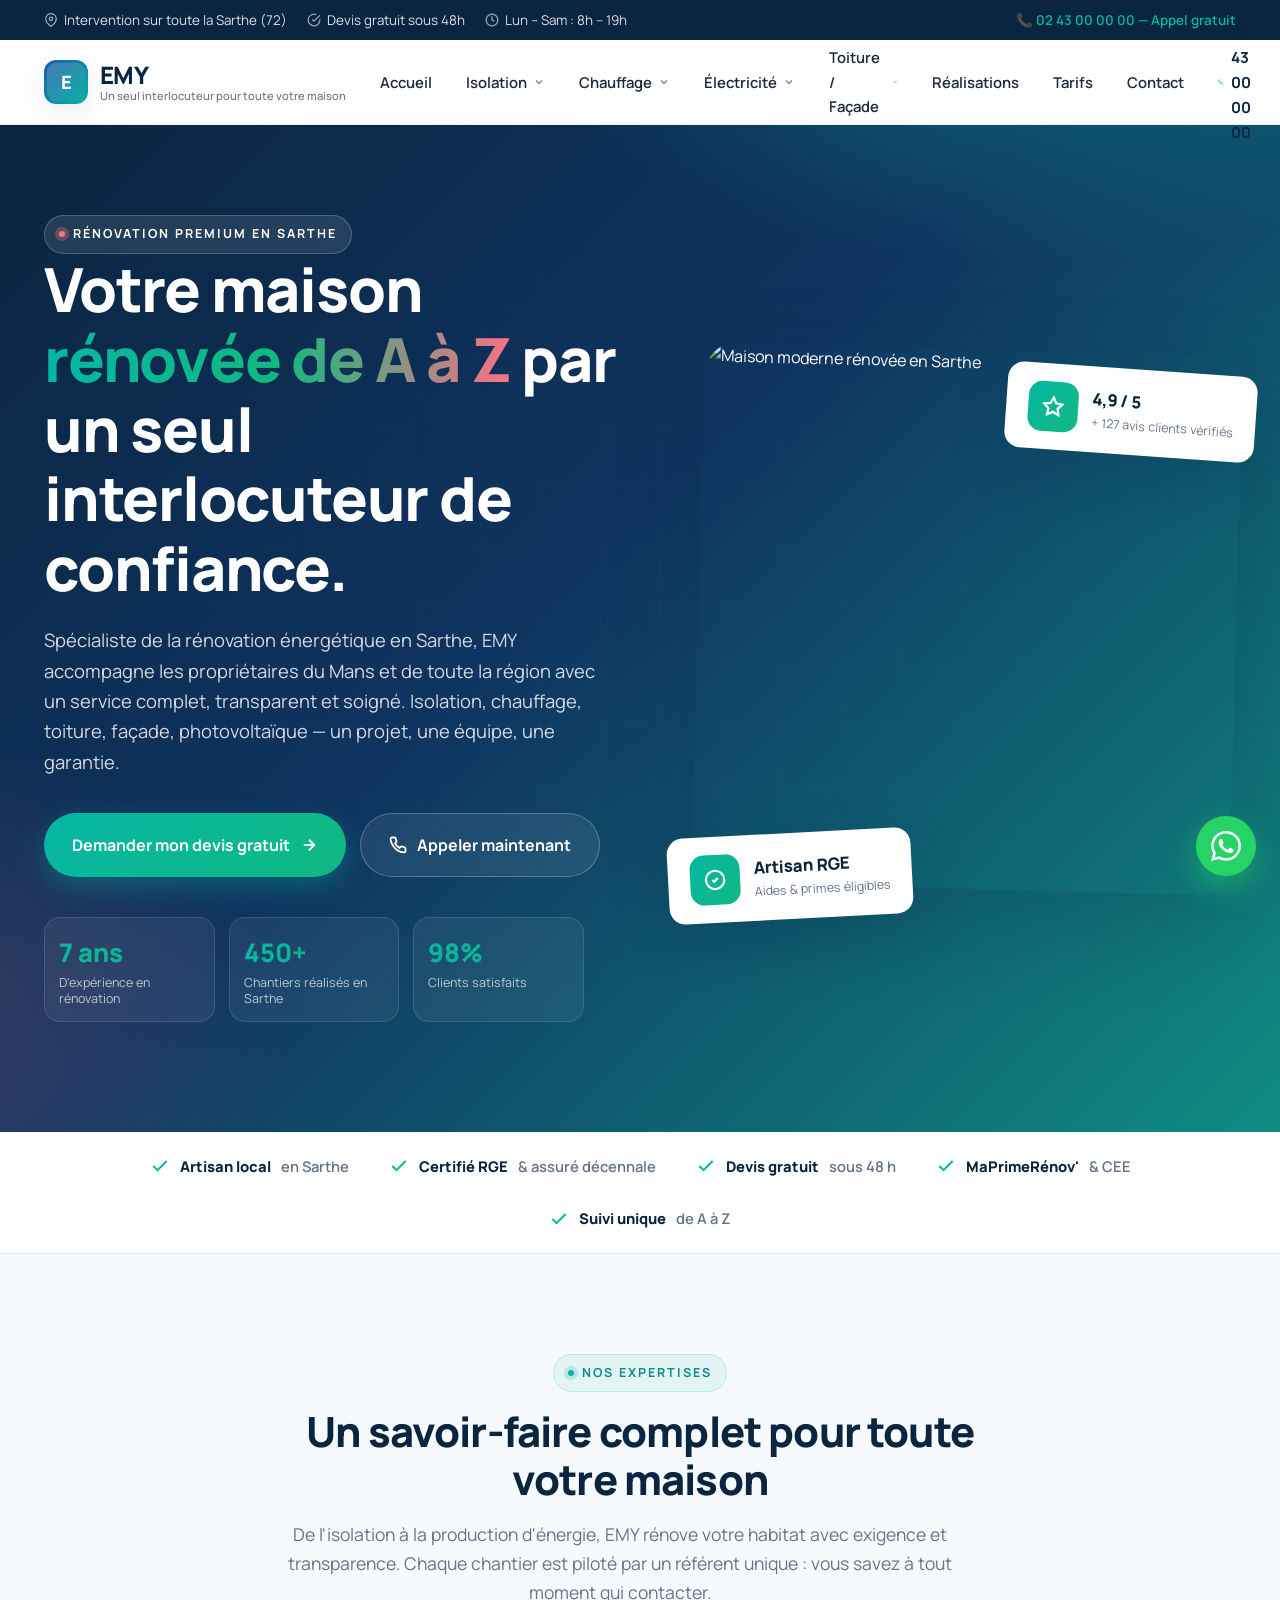
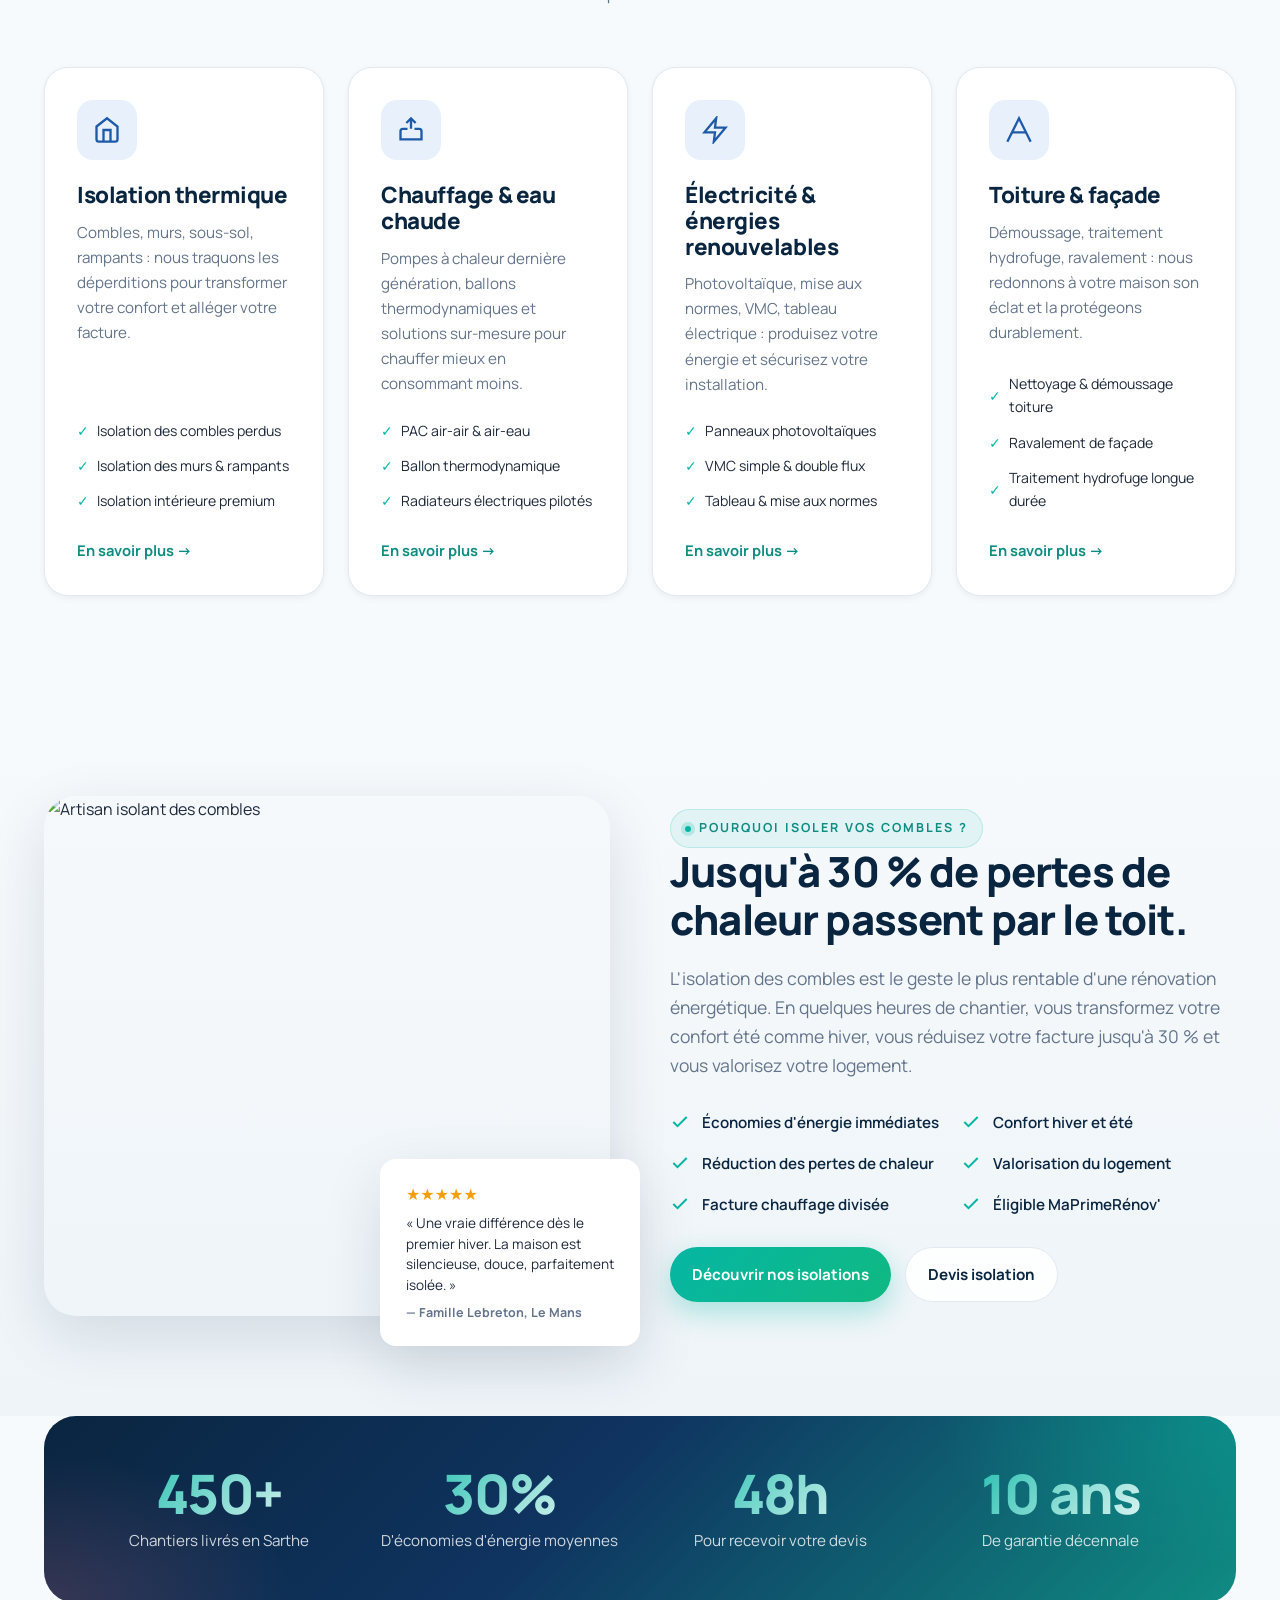
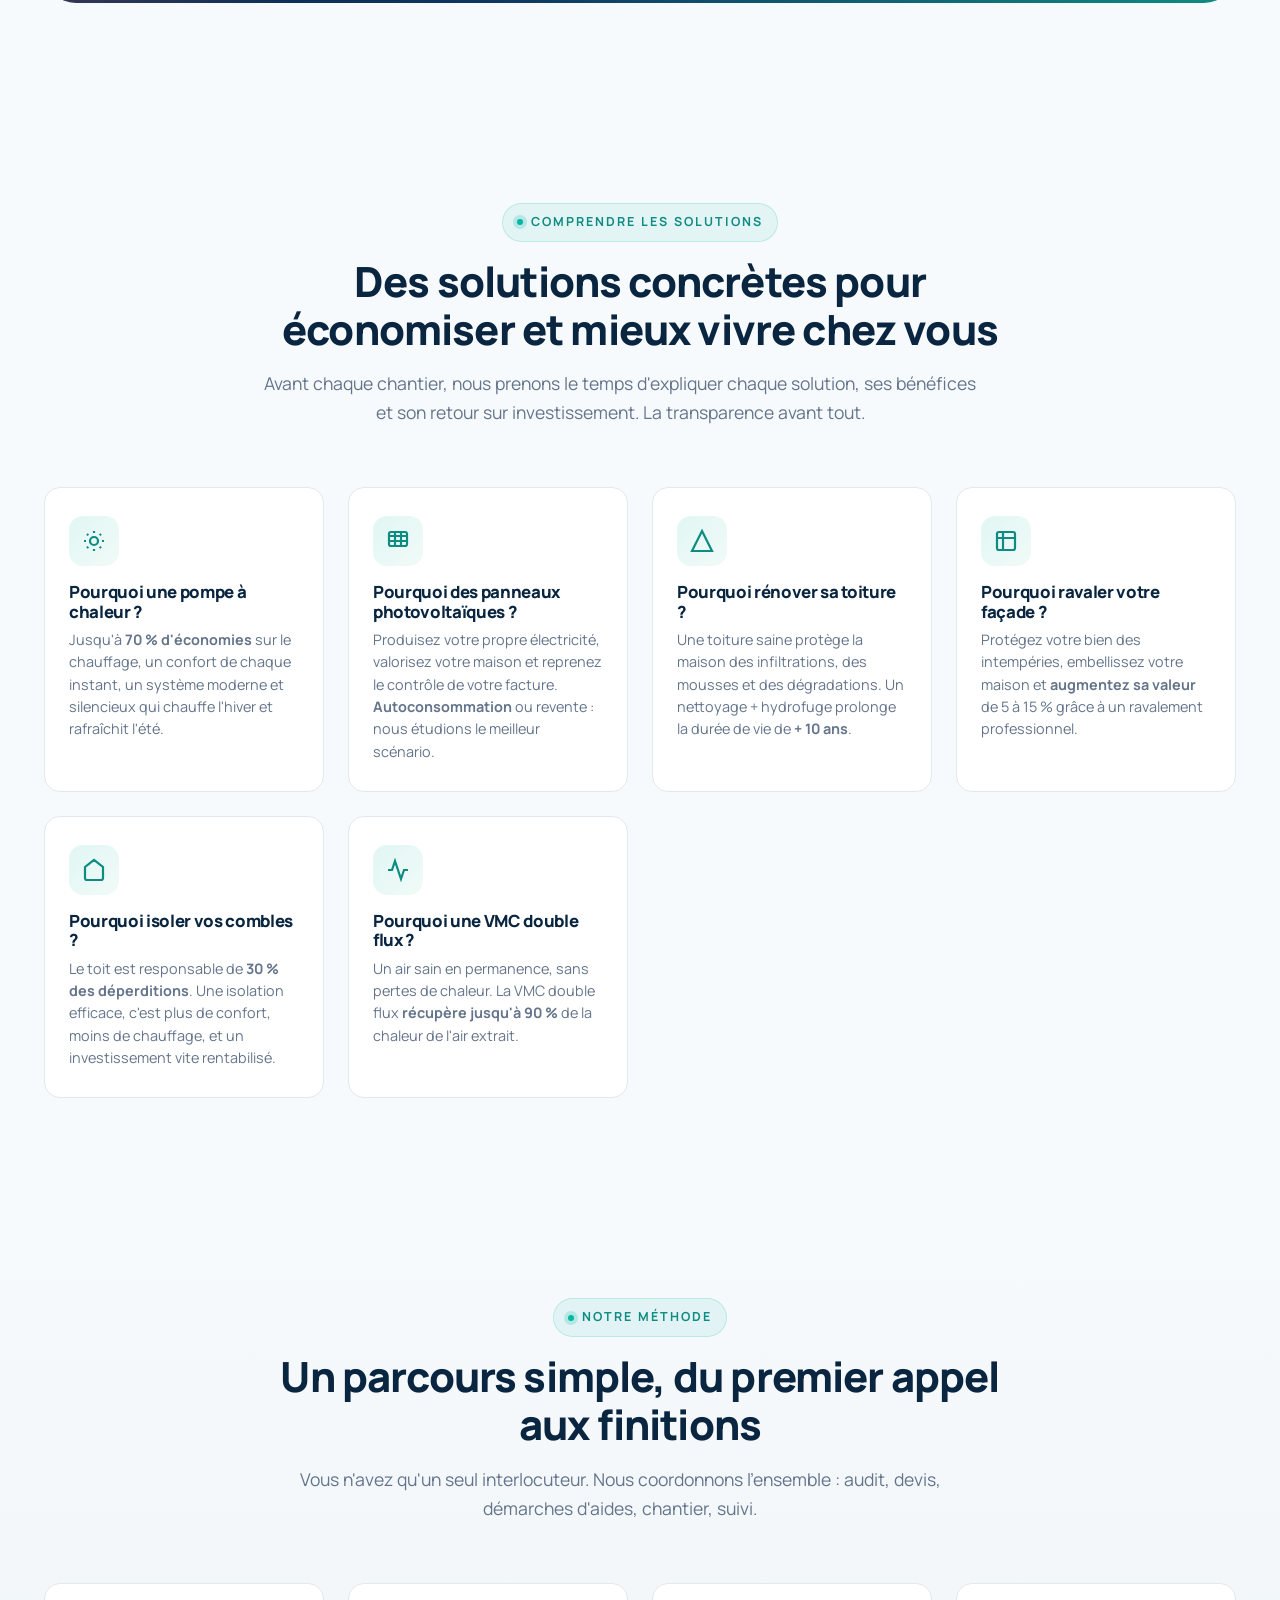
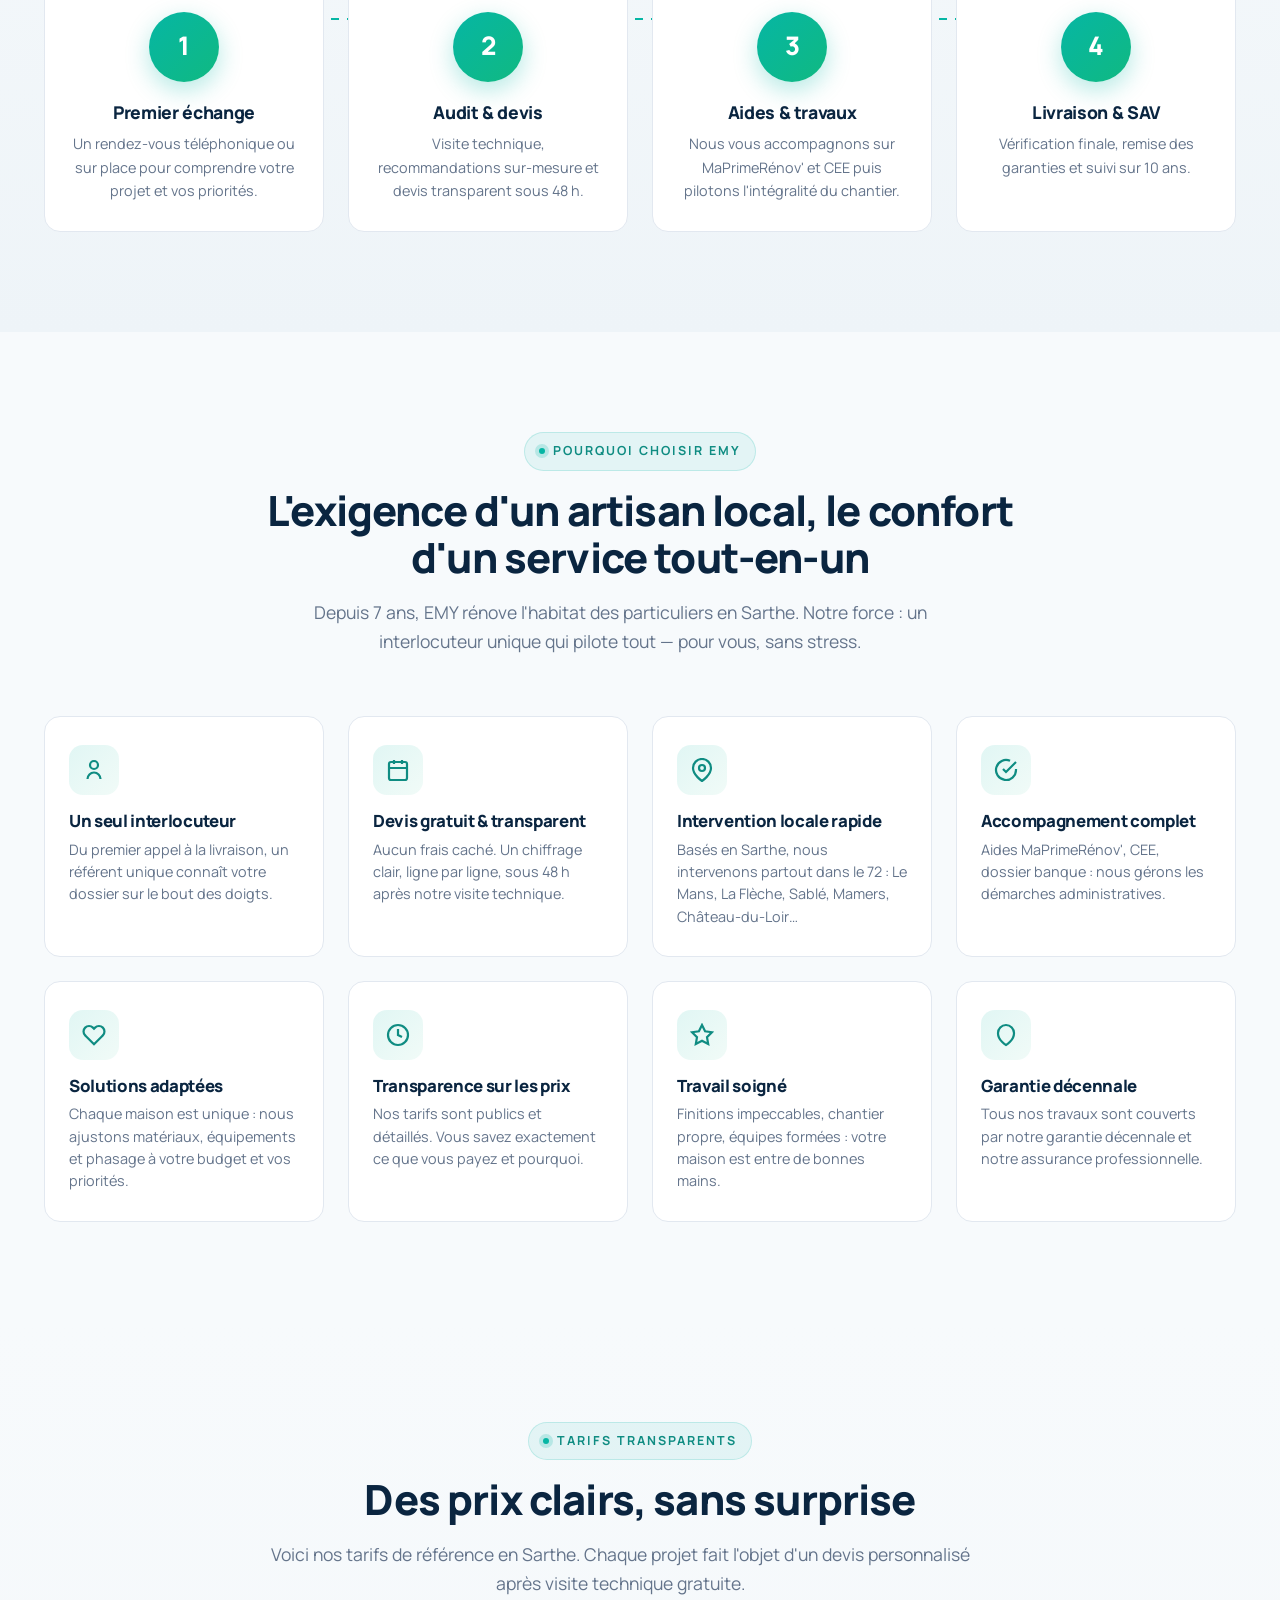
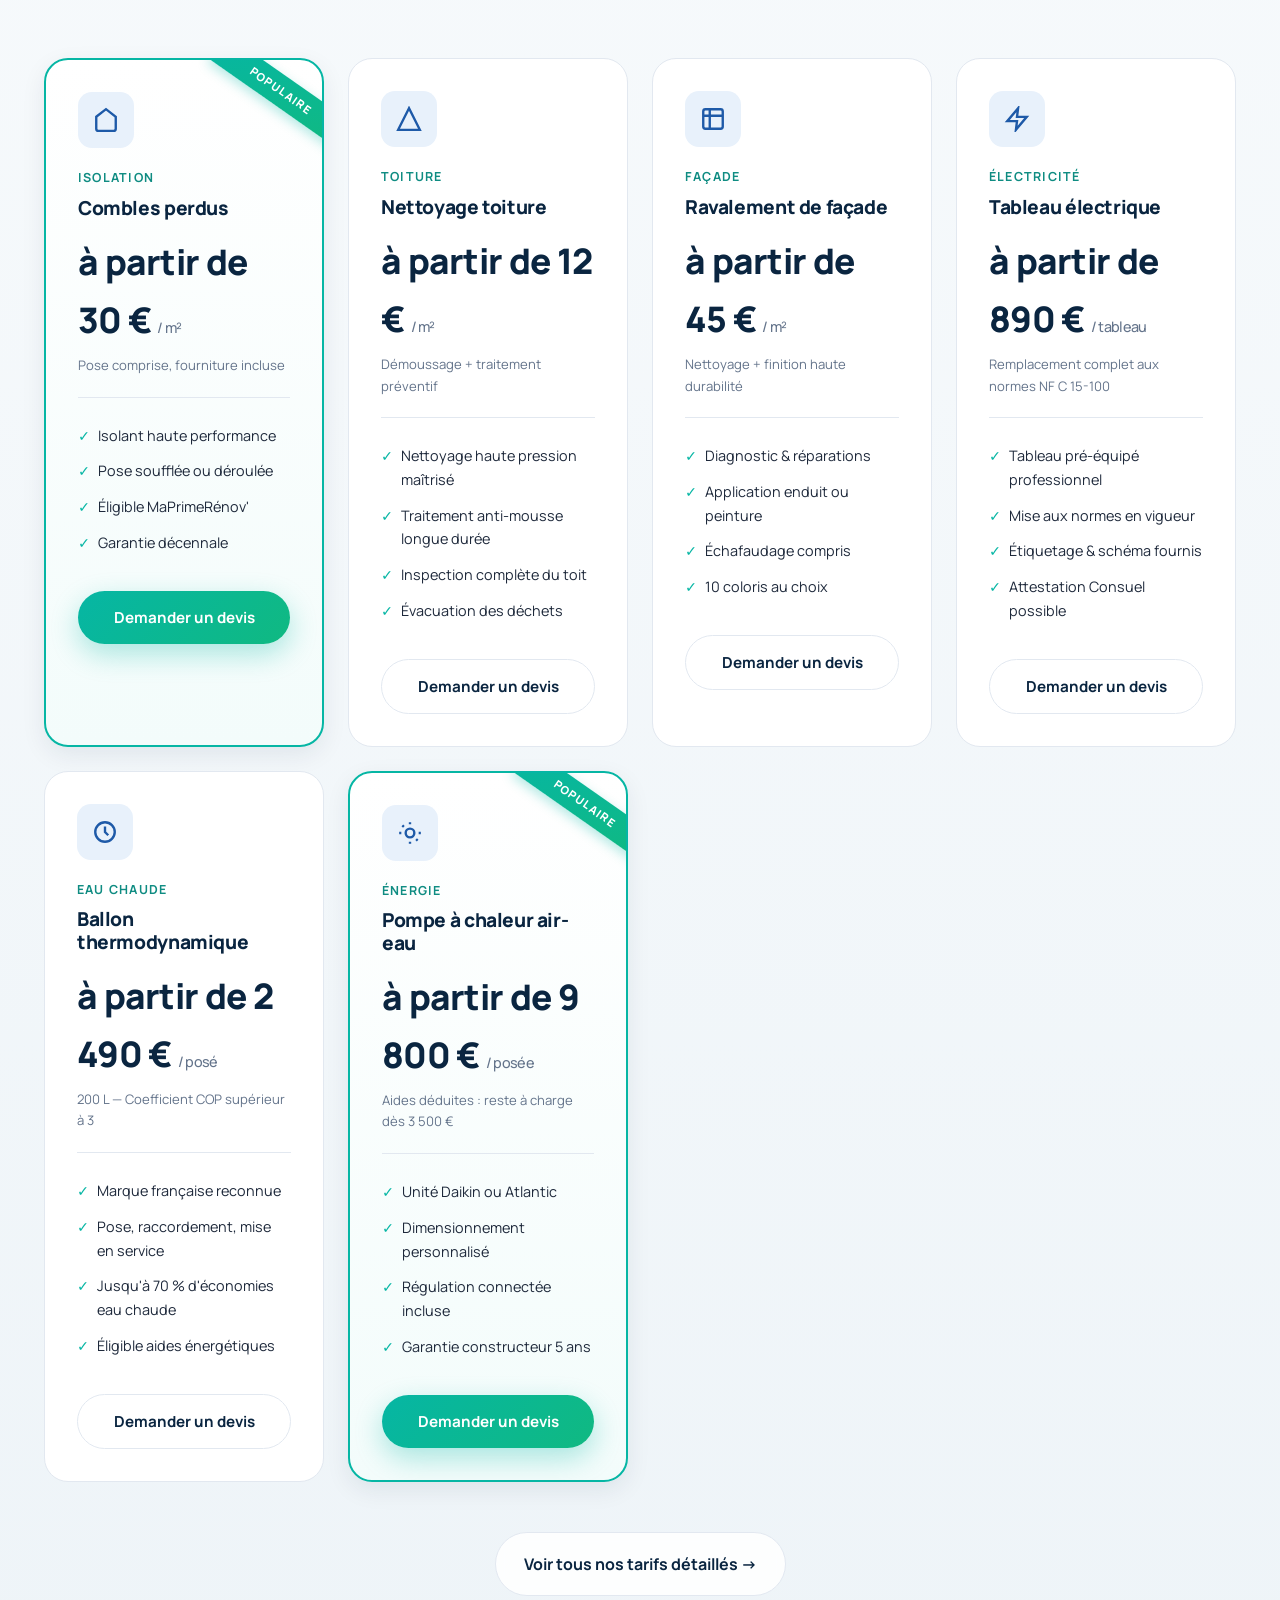
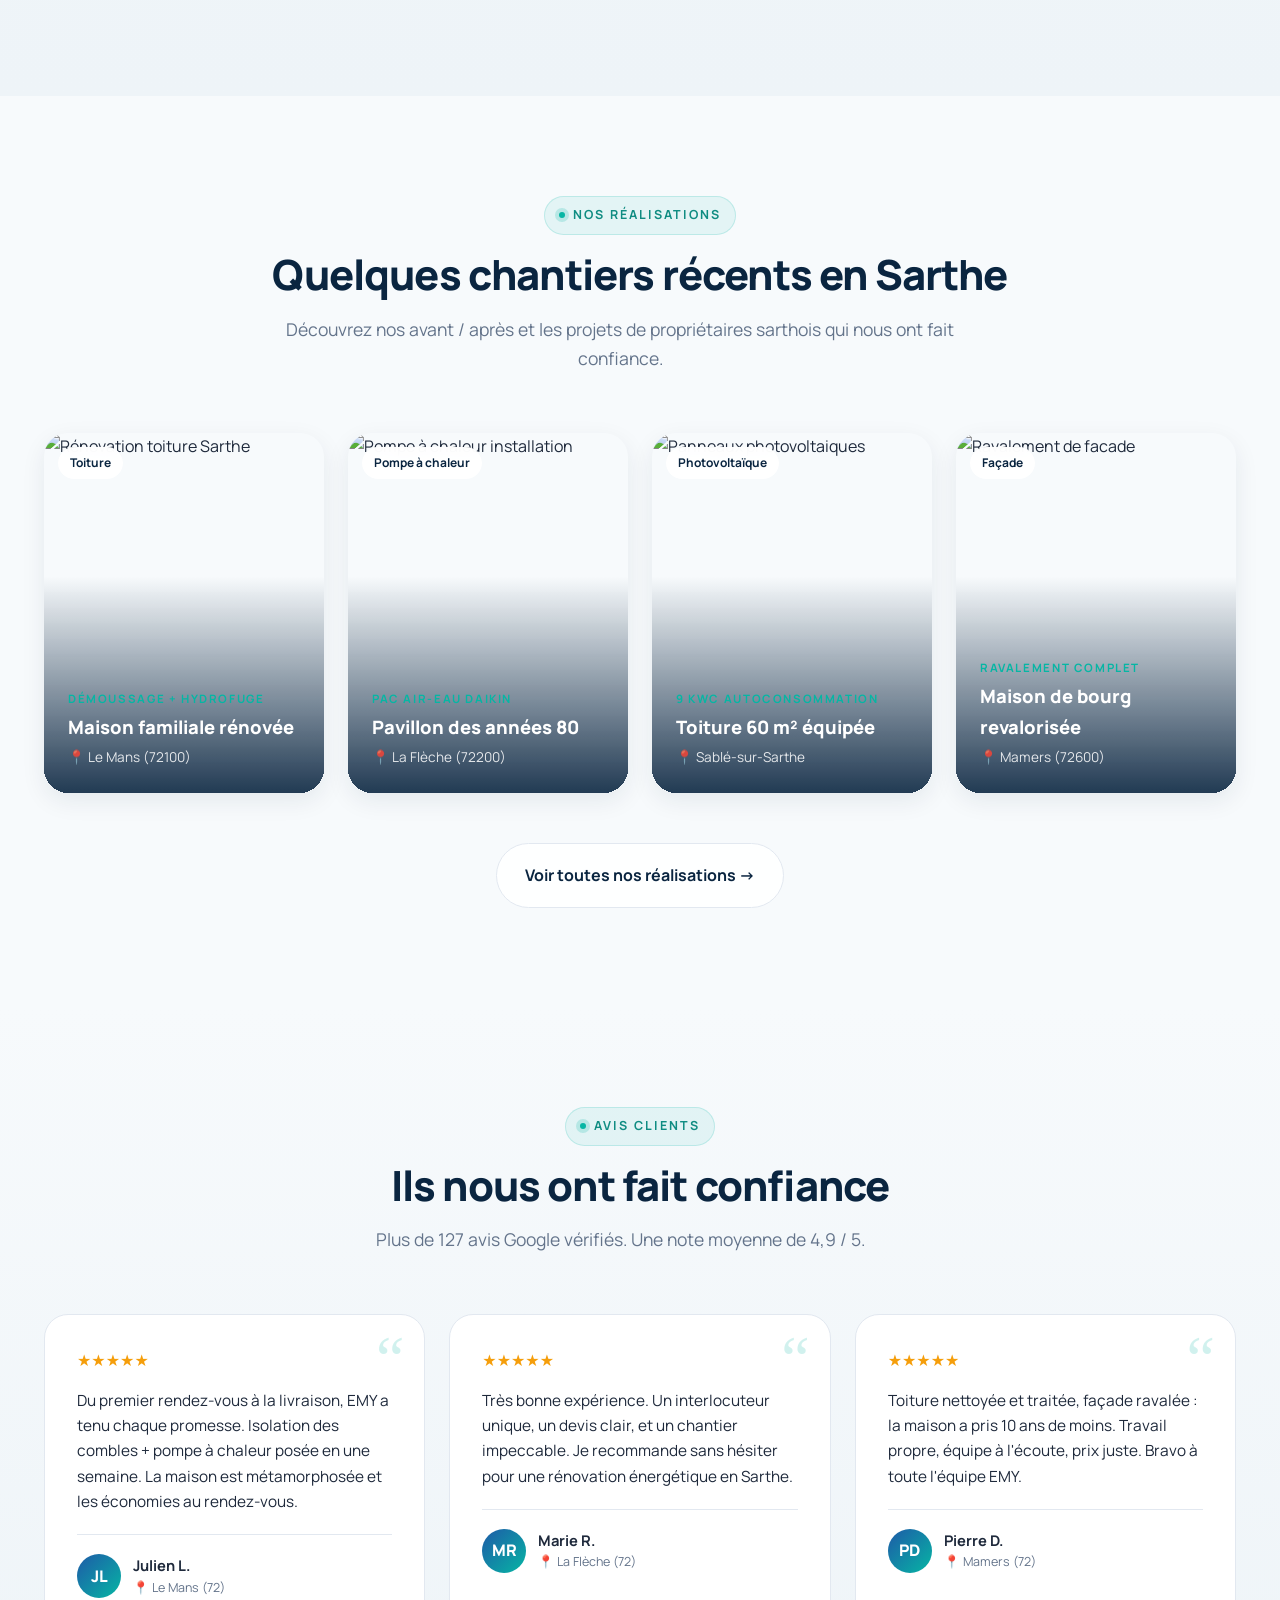
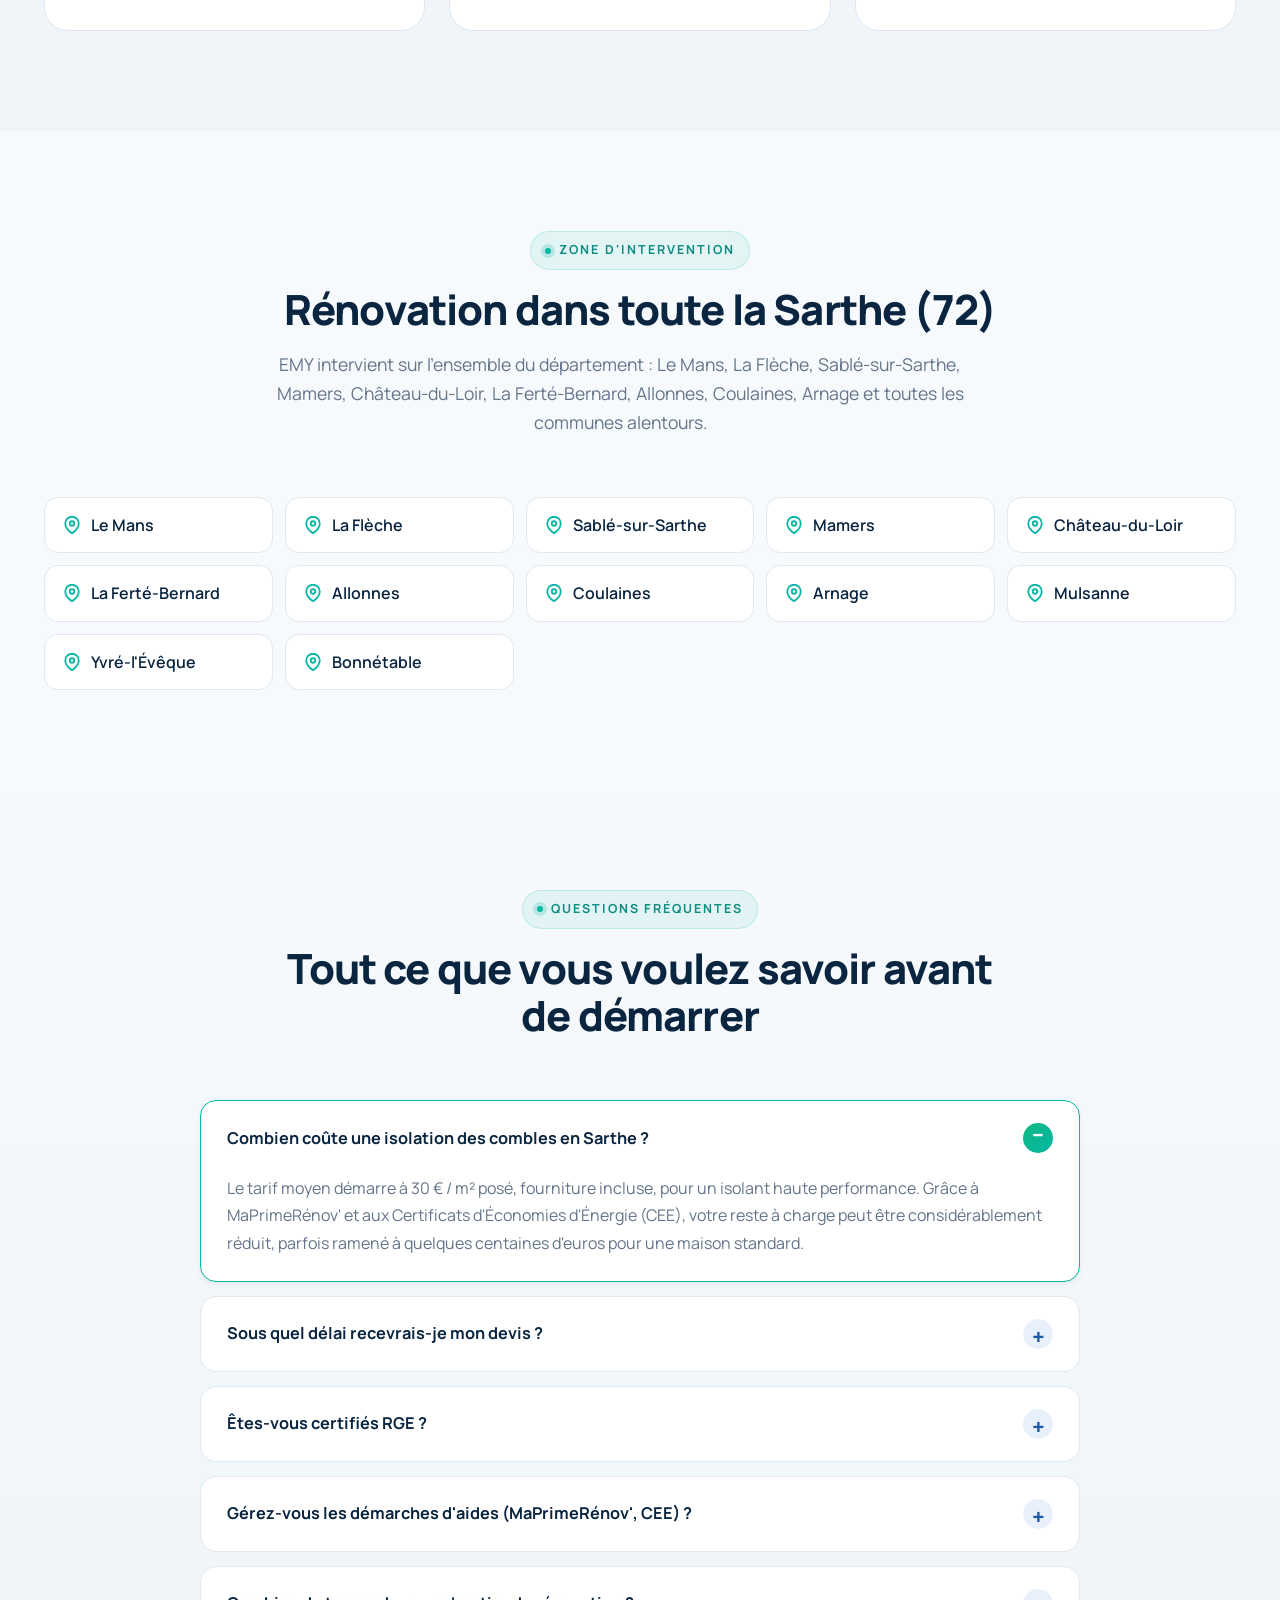
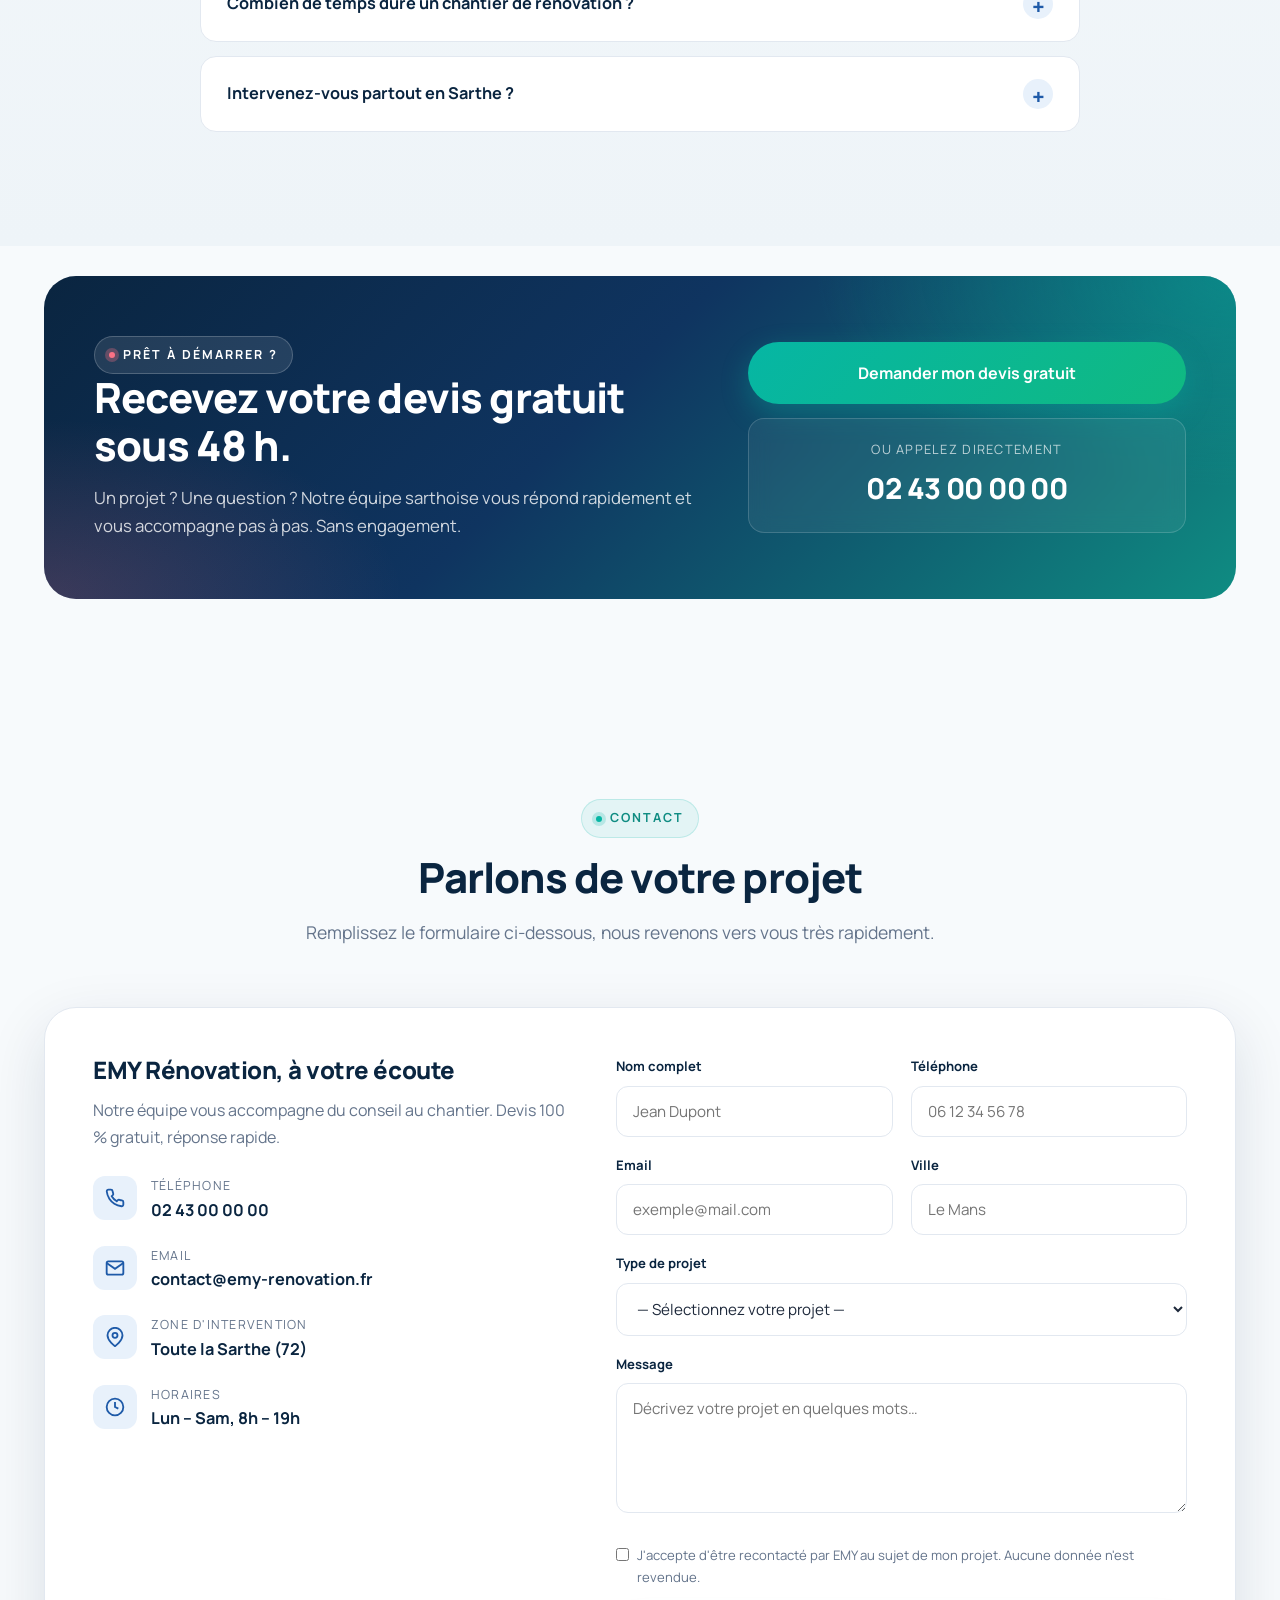
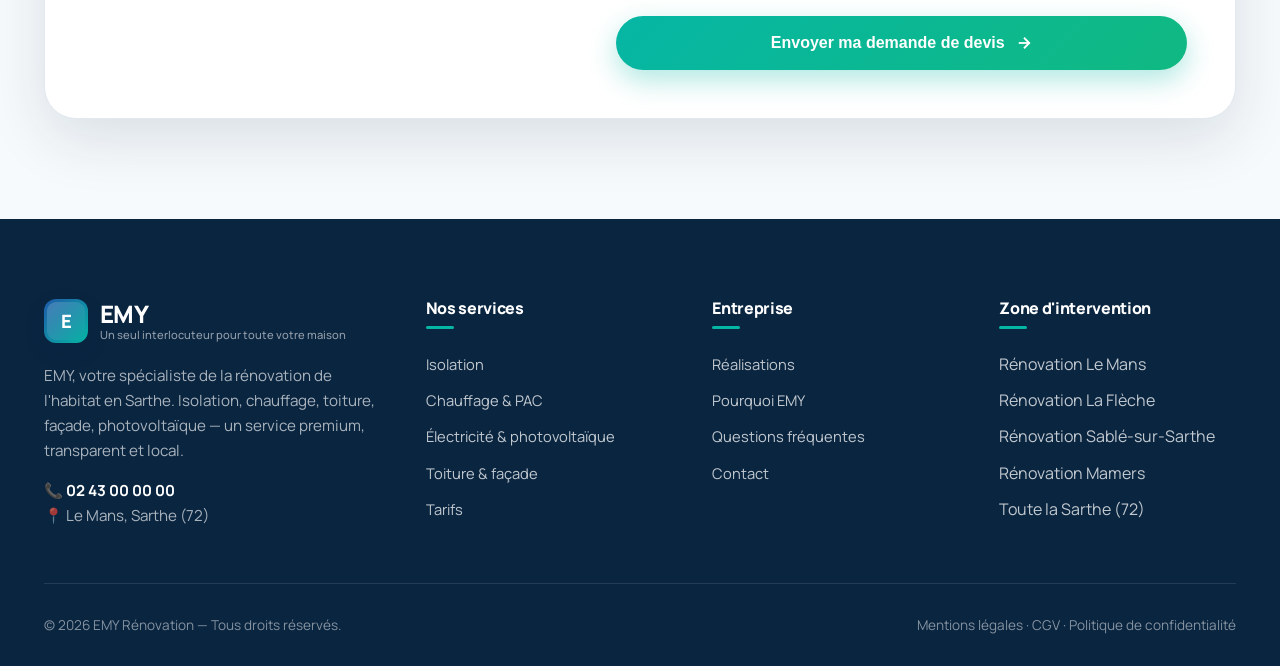
==== index.html @ 320aa0f9 "feat: site premium EMY rénovation Sarthe — design moderne complet Création du site vitrine ultra-pre" ====
<!DOCTYPE html>
<html lang="fr">
<head>
  <meta charset="UTF-8" />
  <meta name="viewport" content="width=device-width, initial-scale=1.0" />
  <title>EMY — Rénovation de l'habitat en Sarthe | Isolation, Toiture, Pompe à chaleur, Photovoltaïque</title>
  <meta name="description" content="EMY, votre spécialiste rénovation énergétique en Sarthe (Le Mans). Un seul interlocuteur pour toute votre maison : isolation, toiture, façade, pompe à chaleur, panneaux solaires. Devis gratuit." />
  <meta name="keywords" content="rénovation Sarthe, rénovation Le Mans, isolation Sarthe, toiture Sarthe, façade Sarthe, pompe à chaleur Sarthe, panneaux photovoltaïques Sarthe, artisan rénovation Sarthe, rénovation énergétique Sarthe" />
  <meta property="og:title" content="EMY — Rénovation premium en Sarthe" />
  <meta property="og:description" content="Un seul interlocuteur pour toute votre maison. Isolation, toiture, pompe à chaleur, photovoltaïque." />
  <meta property="og:type" content="website" />
  <link rel="preconnect" href="https://fonts.googleapis.com" />
  <link rel="preconnect" href="https://fonts.gstatic.com" crossorigin />
  <link href="https://fonts.googleapis.com/css2?family=Manrope:wght@400;500;600;700;800;900&display=swap" rel="stylesheet" />
  <link rel="stylesheet" href="assets/css/style.css" />
  <link rel="icon" type="image/svg+xml" href="data:image/svg+xml,%3Csvg xmlns='http://www.w3.org/2000/svg' viewBox='0 0 100 100'%3E%3Crect rx='22' width='100' height='100' fill='%230A2540'/%3E%3Ctext x='50' y='66' font-size='52' font-weight='900' fill='%2306B6A4' text-anchor='middle' font-family='Arial'%3EE%3C/text%3E%3C/svg%3E" />
  <script type="application/ld+json">
  {
    "@context": "https://schema.org",
    "@type": "LocalBusiness",
    "name": "EMY Rénovation",
    "image": "https://images.unsplash.com/photo-1486325212027-8081e485255e?w=1200",
    "description": "Entreprise de rénovation de l'habitat en Sarthe. Un seul interlocuteur pour toute votre maison.",
    "telephone": "+33-2-43-00-00-00",
    "priceRange": "€€",
    "address": {
      "@type": "PostalAddress",
      "addressLocality": "Le Mans",
      "addressRegion": "Sarthe",
      "postalCode": "72000",
      "addressCountry": "FR"
    },
    "areaServed": "Sarthe",
    "aggregateRating": {
      "@type": "AggregateRating",
      "ratingValue": "4.9",
      "reviewCount": "127"
    }
  }
  </script>
</head>
<body>

<!-- ============ TOP BAR ============ -->
<div class="topbar">
  <div class="container topbar__inner">
    <div class="topbar__left">
      <span class="topbar__item">
        <svg width="14" height="14" viewBox="0 0 24 24" fill="none" stroke="currentColor" stroke-width="2.2"><path d="M21 10c0 7-9 13-9 13s-9-6-9-13a9 9 0 1 1 18 0z"/><circle cx="12" cy="10" r="3"/></svg>
        Intervention sur toute la Sarthe (72)
      </span>
      <span class="topbar__item">
        <svg width="14" height="14" viewBox="0 0 24 24" fill="none" stroke="currentColor" stroke-width="2.2"><path d="M22 11.08V12a10 10 0 1 1-5.93-9.14"/><polyline points="22 4 12 14.01 9 11.01"/></svg>
        Devis gratuit sous 48h
      </span>
      <span class="topbar__item">
        <svg width="14" height="14" viewBox="0 0 24 24" fill="none" stroke="currentColor" stroke-width="2.2"><circle cx="12" cy="12" r="10"/><polyline points="12 6 12 12 16 14"/></svg>
        Lun – Sam : 8h – 19h
      </span>
    </div>
    <div class="topbar__right">
      <a href="tel:+33243000000">📞 02 43 00 00 00 — Appel gratuit</a>
    </div>
  </div>
</div>

<!-- ============ HEADER ============ -->
<header class="header">
  <div class="container header__inner">
    <a href="index.html" class="logo">
      <span class="logo__mark">E</span>
      <span class="logo__text">
        EMY
        <small class="logo__slogan">Un seul interlocuteur pour toute votre maison</small>
      </span>
    </a>

    <nav class="nav" aria-label="Menu principal">
      <div class="nav__item"><a class="nav__link" href="index.html">Accueil</a></div>

      <div class="nav__item">
        <a class="nav__link" href="pages/isolation.html">Isolation
          <svg viewBox="0 0 24 24" fill="none" stroke="currentColor" stroke-width="3"><polyline points="6 9 12 15 18 9"/></svg>
        </a>
        <div class="submenu">
          <a href="pages/isolation.html#combles">Isolation des combles perdus</a>
          <a href="pages/isolation.html#sous-sol">Isolation sous-sol</a>
          <a href="pages/isolation.html#murs">Isolation des murs</a>
          <a href="pages/isolation.html#rampants">Isolation rampants</a>
          <a href="pages/isolation.html#interieure">Isolation intérieure</a>
        </div>
      </div>

      <div class="nav__item">
        <a class="nav__link" href="pages/chauffage.html">Chauffage
          <svg viewBox="0 0 24 24" fill="none" stroke="currentColor" stroke-width="3"><polyline points="6 9 12 15 18 9"/></svg>
        </a>
        <div class="submenu">
          <a href="pages/chauffage.html#pac-air-air">Pompe à chaleur air-air</a>
          <a href="pages/chauffage.html#pac-air-eau">Pompe à chaleur air-eau</a>
          <a href="pages/chauffage.html#ballon-thermo">Ballon thermodynamique</a>
          <a href="pages/chauffage.html#ballon-classique">Ballon classique</a>
          <a href="pages/chauffage.html#radiateurs">Radiateurs électriques</a>
        </div>
      </div>

      <div class="nav__item">
        <a class="nav__link" href="pages/electricite.html">Électricité
          <svg viewBox="0 0 24 24" fill="none" stroke="currentColor" stroke-width="3"><polyline points="6 9 12 15 18 9"/></svg>
        </a>
        <div class="submenu">
          <a href="pages/electricite.html#photovoltaique">Panneaux photovoltaïques</a>
          <a href="pages/electricite.html#tableau">Tableau électrique</a>
          <a href="pages/electricite.html#vmc-simple">Ventilation simple flux</a>
          <a href="pages/electricite.html#vmc-double">Ventilation double flux</a>
          <a href="pages/electricite.html#normes">Mise aux normes électriques</a>
        </div>
      </div>

      <div class="nav__item">
        <a class="nav__link" href="pages/toiture.html">Toiture / Façade
          <svg viewBox="0 0 24 24" fill="none" stroke="currentColor" stroke-width="3"><polyline points="6 9 12 15 18 9"/></svg>
        </a>
        <div class="submenu">
          <a href="pages/toiture.html#nettoyage-toiture">Nettoyage toiture</a>
          <a href="pages/toiture.html#traitement-toiture">Traitement toiture</a>
          <a href="pages/toiture.html#demoussage">Démoussage toiture</a>
          <a href="pages/toiture.html#ravalement">Ravalement façade</a>
          <a href="pages/toiture.html#nettoyage-facade">Nettoyage façade</a>
          <a href="pages/toiture.html#hydrofuge">Hydrofuge façade</a>
        </div>
      </div>

      <div class="nav__item"><a class="nav__link" href="pages/realisations.html">Réalisations</a></div>
      <div class="nav__item"><a class="nav__link" href="pages/tarifs.html">Tarifs</a></div>
      <div class="nav__item"><a class="nav__link" href="pages/contact.html">Contact</a></div>
    </nav>

    <div class="header__cta">
      <a class="header__phone" href="tel:+33243000000">
        <svg width="18" height="18" viewBox="0 0 24 24" fill="none" stroke="currentColor" stroke-width="2.4"><path d="M22 16.92v3a2 2 0 0 1-2.18 2 19.79 19.79 0 0 1-8.63-3.07 19.5 19.5 0 0 1-6-6 19.79 19.79 0 0 1-3.07-8.67A2 2 0 0 1 4.11 2h3a2 2 0 0 1 2 1.72 12.84 12.84 0 0 0 .7 2.81 2 2 0 0 1-.45 2.11L8.09 9.91a16 16 0 0 0 6 6l1.27-1.27a2 2 0 0 1 2.11-.45 12.84 12.84 0 0 0 2.81.7A2 2 0 0 1 22 16.92z"/></svg>
        <span>02 43 00 00 00</span>
      </a>
      <a href="pages/contact.html#rappel" class="btn btn--outline btn--sm">Être rappelé</a>
      <a href="pages/contact.html" class="btn btn--primary btn--sm">Demander un devis</a>
      <button class="nav-toggle" aria-label="Ouvrir le menu"><span></span></button>
    </div>
  </div>
</header>

<!-- ============ HERO ============ -->
<section class="hero">
  <div class="container hero__inner">
    <div class="hero__content">
      <span class="eyebrow hero__eyebrow">Rénovation premium en Sarthe</span>
      <h1>Votre maison <span>rénovée de A à Z</span> par un seul interlocuteur de confiance.</h1>
      <p class="hero__sub">Spécialiste de la rénovation énergétique en Sarthe, EMY accompagne les propriétaires du Mans et de toute la région avec un service complet, transparent et soigné. Isolation, chauffage, toiture, façade, photovoltaïque — un projet, une équipe, une garantie.</p>
      <div class="hero__cta">
        <a href="pages/contact.html" class="btn btn--primary btn--lg">
          Demander mon devis gratuit
          <svg width="18" height="18" viewBox="0 0 24 24" fill="none" stroke="currentColor" stroke-width="2.4"><line x1="5" y1="12" x2="19" y2="12"/><polyline points="12 5 19 12 12 19"/></svg>
        </a>
        <a href="tel:+33243000000" class="btn btn--ghost btn--lg">
          <svg width="18" height="18" viewBox="0 0 24 24" fill="none" stroke="currentColor" stroke-width="2.4"><path d="M22 16.92v3a2 2 0 0 1-2.18 2 19.79 19.79 0 0 1-8.63-3.07 19.5 19.5 0 0 1-6-6 19.79 19.79 0 0 1-3.07-8.67A2 2 0 0 1 4.11 2h3a2 2 0 0 1 2 1.72 12.84 12.84 0 0 0 .7 2.81 2 2 0 0 1-.45 2.11L8.09 9.91a16 16 0 0 0 6 6l1.27-1.27a2 2 0 0 1 2.11-.45 12.84 12.84 0 0 0 2.81.7A2 2 0 0 1 22 16.92z"/></svg>
          Appeler maintenant
        </a>
      </div>
      <div class="hero__trust">
        <div class="hero__trust-item">
          <div class="hero__trust-num" data-counter="7" data-suffix=" ans">0</div>
          <div class="hero__trust-lbl">D'expérience en rénovation</div>
        </div>
        <div class="hero__trust-item">
          <div class="hero__trust-num" data-counter="450" data-suffix="+">0</div>
          <div class="hero__trust-lbl">Chantiers réalisés en Sarthe</div>
        </div>
        <div class="hero__trust-item">
          <div class="hero__trust-num" data-counter="98" data-suffix="%">0</div>
          <div class="hero__trust-lbl">Clients satisfaits</div>
        </div>
      </div>
    </div>

    <div class="hero__visual">
      <div class="hero__img">
        <img src="https://images.unsplash.com/photo-1568605114967-8130f3a36994?auto=format&fit=crop&w=1100&q=80" alt="Maison moderne rénovée en Sarthe" />
      </div>
      <div class="hero__badge hero__badge--top">
        <div class="hero__badge-icon">
          <svg width="22" height="22" viewBox="0 0 24 24" fill="none" stroke="currentColor" stroke-width="2.4"><polygon points="12 2 15.09 8.26 22 9.27 17 14.14 18.18 21.02 12 17.77 5.82 21.02 7 14.14 2 9.27 8.91 8.26 12 2"/></svg>
        </div>
        <div>
          <div class="hero__badge-title">4,9 / 5</div>
          <div class="hero__badge-sub">+ 127 avis clients vérifiés</div>
        </div>
      </div>
      <div class="hero__badge">
        <div class="hero__badge-icon">
          <svg width="22" height="22" viewBox="0 0 24 24" fill="none" stroke="currentColor" stroke-width="2.4"><path d="M9 12l2 2 4-4"/><circle cx="12" cy="12" r="10"/></svg>
        </div>
        <div>
          <div class="hero__badge-title">Artisan RGE</div>
          <div class="hero__badge-sub">Aides & primes éligibles</div>
        </div>
      </div>
    </div>
  </div>
</section>

<!-- ============ STRIP ============ -->
<section class="strip">
  <div class="container strip__inner">
    <div class="strip__item"><svg width="20" height="20" viewBox="0 0 24 24" fill="none" stroke="currentColor" stroke-width="2.4"><polyline points="20 6 9 17 4 12"/></svg><b>Artisan local</b> en Sarthe</div>
    <div class="strip__item"><svg width="20" height="20" viewBox="0 0 24 24" fill="none" stroke="currentColor" stroke-width="2.4"><polyline points="20 6 9 17 4 12"/></svg><b>Certifié RGE</b> & assuré décennale</div>
    <div class="strip__item"><svg width="20" height="20" viewBox="0 0 24 24" fill="none" stroke="currentColor" stroke-width="2.4"><polyline points="20 6 9 17 4 12"/></svg><b>Devis gratuit</b> sous 48 h</div>
    <div class="strip__item"><svg width="20" height="20" viewBox="0 0 24 24" fill="none" stroke="currentColor" stroke-width="2.4"><polyline points="20 6 9 17 4 12"/></svg><b>MaPrimeRénov'</b> & CEE</div>
    <div class="strip__item"><svg width="20" height="20" viewBox="0 0 24 24" fill="none" stroke="currentColor" stroke-width="2.4"><polyline points="20 6 9 17 4 12"/></svg><b>Suivi unique</b> de A à Z</div>
  </div>
</section>

<!-- ============ SERVICES ============ -->
<section class="section" id="services">
  <div class="container">
    <div class="section__head reveal">
      <span class="eyebrow">Nos expertises</span>
      <h2>Un savoir-faire complet pour toute votre maison</h2>
      <p class="lead">De l'isolation à la production d'énergie, EMY rénove votre habitat avec exigence et transparence. Chaque chantier est piloté par un référent unique : vous savez à tout moment qui contacter.</p>
    </div>

    <div class="services">
      <div class="service-card reveal">
        <div class="service-card__icon">
          <svg width="28" height="28" viewBox="0 0 24 24" fill="none" stroke="currentColor" stroke-width="2"><path d="M3 9l9-7 9 7v11a2 2 0 0 1-2 2H5a2 2 0 0 1-2-2z"/><polyline points="9 22 9 12 15 12 15 22"/></svg>
        </div>
        <h3>Isolation thermique</h3>
        <p>Combles, murs, sous-sol, rampants : nous traquons les déperditions pour transformer votre confort et alléger votre facture.</p>
        <ul>
          <li>Isolation des combles perdus</li>
          <li>Isolation des murs & rampants</li>
          <li>Isolation intérieure premium</li>
        </ul>
        <a href="pages/isolation.html" class="service-card__link">En savoir plus →</a>
      </div>

      <div class="service-card reveal">
        <div class="service-card__icon">
          <svg width="28" height="28" viewBox="0 0 24 24" fill="none" stroke="currentColor" stroke-width="2"><path d="M9 11H5a2 2 0 0 0-2 2v7h18v-7a2 2 0 0 0-2-2h-4"/><path d="M12 2v9"/><polyline points="8 6 12 2 16 6"/></svg>
        </div>
        <h3>Chauffage & eau chaude</h3>
        <p>Pompes à chaleur dernière génération, ballons thermodynamiques et solutions sur-mesure pour chauffer mieux en consommant moins.</p>
        <ul>
          <li>PAC air-air & air-eau</li>
          <li>Ballon thermodynamique</li>
          <li>Radiateurs électriques pilotés</li>
        </ul>
        <a href="pages/chauffage.html" class="service-card__link">En savoir plus →</a>
      </div>

      <div class="service-card reveal">
        <div class="service-card__icon">
          <svg width="28" height="28" viewBox="0 0 24 24" fill="none" stroke="currentColor" stroke-width="2"><path d="M13 2L3 14h9l-1 8 10-12h-9l1-8z"/></svg>
        </div>
        <h3>Électricité & énergies renouvelables</h3>
        <p>Photovoltaïque, mise aux normes, VMC, tableau électrique : produisez votre énergie et sécurisez votre installation.</p>
        <ul>
          <li>Panneaux photovoltaïques</li>
          <li>VMC simple & double flux</li>
          <li>Tableau & mise aux normes</li>
        </ul>
        <a href="pages/electricite.html" class="service-card__link">En savoir plus →</a>
      </div>

      <div class="service-card reveal">
        <div class="service-card__icon">
          <svg width="28" height="28" viewBox="0 0 24 24" fill="none" stroke="currentColor" stroke-width="2"><path d="M2 22l10-20 10 20"/><path d="M6 14h12"/></svg>
        </div>
        <h3>Toiture & façade</h3>
        <p>Démoussage, traitement hydrofuge, ravalement : nous redonnons à votre maison son éclat et la protégeons durablement.</p>
        <ul>
          <li>Nettoyage & démoussage toiture</li>
          <li>Ravalement de façade</li>
          <li>Traitement hydrofuge longue durée</li>
        </ul>
        <a href="pages/toiture.html" class="service-card__link">En savoir plus →</a>
      </div>
    </div>
  </div>
</section>

<!-- ============ ISOLATION FOCUS ============ -->
<section class="section section--soft">
  <div class="container">
    <div class="about reveal">
      <div class="about__visual">
        <div class="about__img">
          <img src="https://images.unsplash.com/photo-1632935190434-3a18ec7d0afc?auto=format&fit=crop&w=900&q=80" alt="Artisan isolant des combles" />
        </div>
        <div class="about__floating">
          <div class="about__floating-stars">★★★★★</div>
          <div class="about__floating-txt">« Une vraie différence dès le premier hiver. La maison est silencieuse, douce, parfaitement isolée. »</div>
          <div class="about__floating-name">— Famille Lebreton, Le Mans</div>
        </div>
      </div>
      <div class="about__content">
        <span class="eyebrow">Pourquoi isoler vos combles ?</span>
        <h2>Jusqu'à 30 % de pertes de chaleur passent par le toit.</h2>
        <p class="lead">L'isolation des combles est le geste le plus rentable d'une rénovation énergétique. En quelques heures de chantier, vous transformez votre confort été comme hiver, vous réduisez votre facture jusqu'à 30 % et vous valorisez votre logement.</p>
        <ul class="about__list">
          <li><svg width="20" height="20" viewBox="0 0 24 24" fill="none" stroke="currentColor" stroke-width="2.4"><polyline points="20 6 9 17 4 12"/></svg> Économies d'énergie immédiates</li>
          <li><svg width="20" height="20" viewBox="0 0 24 24" fill="none" stroke="currentColor" stroke-width="2.4"><polyline points="20 6 9 17 4 12"/></svg> Confort hiver et été</li>
          <li><svg width="20" height="20" viewBox="0 0 24 24" fill="none" stroke="currentColor" stroke-width="2.4"><polyline points="20 6 9 17 4 12"/></svg> Réduction des pertes de chaleur</li>
          <li><svg width="20" height="20" viewBox="0 0 24 24" fill="none" stroke="currentColor" stroke-width="2.4"><polyline points="20 6 9 17 4 12"/></svg> Valorisation du logement</li>
          <li><svg width="20" height="20" viewBox="0 0 24 24" fill="none" stroke="currentColor" stroke-width="2.4"><polyline points="20 6 9 17 4 12"/></svg> Facture chauffage divisée</li>
          <li><svg width="20" height="20" viewBox="0 0 24 24" fill="none" stroke="currentColor" stroke-width="2.4"><polyline points="20 6 9 17 4 12"/></svg> Éligible MaPrimeRénov'</li>
        </ul>
        <div class="hero__cta mt-30">
          <a href="pages/isolation.html" class="btn btn--primary">Découvrir nos isolations</a>
          <a href="pages/contact.html" class="btn btn--outline">Devis isolation</a>
        </div>
      </div>
    </div>
  </div>
</section>

<!-- ============ STATS ============ -->
<section class="section" style="padding-top:0">
  <div class="container">
    <div class="stats reveal">
      <div class="stats__grid">
        <div>
          <div class="stats__num" data-counter="450" data-suffix="+">0</div>
          <div class="stats__lbl">Chantiers livrés en Sarthe</div>
        </div>
        <div>
          <div class="stats__num" data-counter="30" data-suffix="%">0</div>
          <div class="stats__lbl">D'économies d'énergie moyennes</div>
        </div>
        <div>
          <div class="stats__num" data-counter="48" data-suffix="h">0</div>
          <div class="stats__lbl">Pour recevoir votre devis</div>
        </div>
        <div>
          <div class="stats__num" data-counter="10" data-suffix=" ans">0</div>
          <div class="stats__lbl">De garantie décennale</div>
        </div>
      </div>
    </div>
  </div>
</section>

<!-- ============ POMPE A CHALEUR / PHOTOVOLTAIQUE EXPLAINER ============ -->
<section class="section" id="why">
  <div class="container">
    <div class="section__head reveal">
      <span class="eyebrow">Comprendre les solutions</span>
      <h2>Des solutions concrètes pour économiser et mieux vivre chez vous</h2>
      <p class="lead">Avant chaque chantier, nous prenons le temps d'expliquer chaque solution, ses bénéfices et son retour sur investissement. La transparence avant tout.</p>
    </div>

    <div class="why reveal" style="grid-template-columns: repeat(auto-fit, minmax(260px, 1fr));">
      <div class="why-item">
        <div class="why-item__icon">
          <svg width="24" height="24" viewBox="0 0 24 24" fill="none" stroke="currentColor" stroke-width="2.2"><circle cx="12" cy="12" r="4"/><path d="M12 2v2M12 20v2M4.93 4.93l1.41 1.41M17.66 17.66l1.41 1.41M2 12h2M20 12h2M4.93 19.07l1.41-1.41M17.66 6.34l1.41-1.41"/></svg>
        </div>
        <h4>Pourquoi une pompe à chaleur ?</h4>
        <p>Jusqu'à <b>70 % d'économies</b> sur le chauffage, un confort de chaque instant, un système moderne et silencieux qui chauffe l'hiver et rafraîchit l'été.</p>
      </div>

      <div class="why-item">
        <div class="why-item__icon">
          <svg width="24" height="24" viewBox="0 0 24 24" fill="none" stroke="currentColor" stroke-width="2.2"><rect x="3" y="3" width="18" height="14" rx="2"/><path d="M3 7h18M3 12h18M9 3v14M15 3v14"/></svg>
        </div>
        <h4>Pourquoi des panneaux photovoltaïques ?</h4>
        <p>Produisez votre propre électricité, valorisez votre maison et reprenez le contrôle de votre facture. <b>Autoconsommation</b> ou revente : nous étudions le meilleur scénario.</p>
      </div>

      <div class="why-item">
        <div class="why-item__icon">
          <svg width="24" height="24" viewBox="0 0 24 24" fill="none" stroke="currentColor" stroke-width="2.2"><polygon points="12 2 2 22 22 22 12 2"/></svg>
        </div>
        <h4>Pourquoi rénover sa toiture ?</h4>
        <p>Une toiture saine protège la maison des infiltrations, des mousses et des dégradations. Un nettoyage + hydrofuge prolonge la durée de vie de <b>+ 10 ans</b>.</p>
      </div>

      <div class="why-item">
        <div class="why-item__icon">
          <svg width="24" height="24" viewBox="0 0 24 24" fill="none" stroke="currentColor" stroke-width="2.2"><rect x="3" y="3" width="18" height="18" rx="2"/><path d="M3 9h18M9 3v18"/></svg>
        </div>
        <h4>Pourquoi ravaler votre façade ?</h4>
        <p>Protégez votre bien des intempéries, embellissez votre maison et <b>augmentez sa valeur</b> de 5 à 15 % grâce à un ravalement professionnel.</p>
      </div>

      <div class="why-item">
        <div class="why-item__icon">
          <svg width="24" height="24" viewBox="0 0 24 24" fill="none" stroke="currentColor" stroke-width="2.2"><path d="M3 9l9-7 9 7v11a2 2 0 0 1-2 2H5a2 2 0 0 1-2-2z"/></svg>
        </div>
        <h4>Pourquoi isoler vos combles ?</h4>
        <p>Le toit est responsable de <b>30 % des déperditions</b>. Une isolation efficace, c'est plus de confort, moins de chauffage, et un investissement vite rentabilisé.</p>
      </div>

      <div class="why-item">
        <div class="why-item__icon">
          <svg width="24" height="24" viewBox="0 0 24 24" fill="none" stroke="currentColor" stroke-width="2.2"><path d="M22 12h-4l-3 9L9 3l-3 9H2"/></svg>
        </div>
        <h4>Pourquoi une VMC double flux ?</h4>
        <p>Un air sain en permanence, sans pertes de chaleur. La VMC double flux <b>récupère jusqu'à 90 %</b> de la chaleur de l'air extrait.</p>
      </div>
    </div>
  </div>
</section>

<!-- ============ PROCESS ============ -->
<section class="section section--soft">
  <div class="container">
    <div class="section__head reveal">
      <span class="eyebrow">Notre méthode</span>
      <h2>Un parcours simple, du premier appel aux finitions</h2>
      <p class="lead">Vous n'avez qu'un seul interlocuteur. Nous coordonnons l'ensemble : audit, devis, démarches d'aides, chantier, suivi.</p>
    </div>

    <div class="process reveal">
      <div class="step">
        <div class="step__num">1</div>
        <h4>Premier échange</h4>
        <p>Un rendez-vous téléphonique ou sur place pour comprendre votre projet et vos priorités.</p>
      </div>
      <div class="step">
        <div class="step__num">2</div>
        <h4>Audit & devis</h4>
        <p>Visite technique, recommandations sur-mesure et devis transparent sous 48 h.</p>
      </div>
      <div class="step">
        <div class="step__num">3</div>
        <h4>Aides & travaux</h4>
        <p>Nous vous accompagnons sur MaPrimeRénov' et CEE puis pilotons l'intégralité du chantier.</p>
      </div>
      <div class="step">
        <div class="step__num">4</div>
        <h4>Livraison & SAV</h4>
        <p>Vérification finale, remise des garanties et suivi sur 10 ans.</p>
      </div>
    </div>
  </div>
</section>

<!-- ============ POURQUOI EMY ============ -->
<section class="section" id="entreprise">
  <div class="container">
    <div class="section__head reveal">
      <span class="eyebrow">Pourquoi choisir EMY</span>
      <h2>L'exigence d'un artisan local, le confort d'un service tout-en-un</h2>
      <p class="lead">Depuis 7 ans, EMY rénove l'habitat des particuliers en Sarthe. Notre force : un interlocuteur unique qui pilote tout — pour vous, sans stress.</p>
    </div>

    <div class="why reveal">
      <div class="why-item">
        <div class="why-item__icon">
          <svg width="24" height="24" viewBox="0 0 24 24" fill="none" stroke="currentColor" stroke-width="2.2"><circle cx="12" cy="7" r="4"/><path d="M5.5 21a6.5 6.5 0 0 1 13 0"/></svg>
        </div>
        <h4>Un seul interlocuteur</h4>
        <p>Du premier appel à la livraison, un référent unique connaît votre dossier sur le bout des doigts.</p>
      </div>
      <div class="why-item">
        <div class="why-item__icon">
          <svg width="24" height="24" viewBox="0 0 24 24" fill="none" stroke="currentColor" stroke-width="2.2"><rect x="3" y="4" width="18" height="18" rx="2"/><path d="M16 2v4M8 2v4M3 10h18"/></svg>
        </div>
        <h4>Devis gratuit & transparent</h4>
        <p>Aucun frais caché. Un chiffrage clair, ligne par ligne, sous 48 h après notre visite technique.</p>
      </div>
      <div class="why-item">
        <div class="why-item__icon">
          <svg width="24" height="24" viewBox="0 0 24 24" fill="none" stroke="currentColor" stroke-width="2.2"><path d="M21 10c0 7-9 13-9 13s-9-6-9-13a9 9 0 1 1 18 0z"/><circle cx="12" cy="10" r="3"/></svg>
        </div>
        <h4>Intervention locale rapide</h4>
        <p>Basés en Sarthe, nous intervenons partout dans le 72 : Le Mans, La Flèche, Sablé, Mamers, Château-du-Loir…</p>
      </div>
      <div class="why-item">
        <div class="why-item__icon">
          <svg width="24" height="24" viewBox="0 0 24 24" fill="none" stroke="currentColor" stroke-width="2.2"><path d="M22 11.08V12a10 10 0 1 1-5.93-9.14"/><polyline points="22 4 12 14.01 9 11.01"/></svg>
        </div>
        <h4>Accompagnement complet</h4>
        <p>Aides MaPrimeRénov', CEE, dossier banque : nous gérons les démarches administratives.</p>
      </div>
      <div class="why-item">
        <div class="why-item__icon">
          <svg width="24" height="24" viewBox="0 0 24 24" fill="none" stroke="currentColor" stroke-width="2.2"><path d="M20.84 4.61a5.5 5.5 0 0 0-7.78 0L12 5.67l-1.06-1.06a5.5 5.5 0 0 0-7.78 7.78l1.06 1.06L12 21.23l7.78-7.78 1.06-1.06a5.5 5.5 0 0 0 0-7.78z"/></svg>
        </div>
        <h4>Solutions adaptées</h4>
        <p>Chaque maison est unique : nous ajustons matériaux, équipements et phasage à votre budget et vos priorités.</p>
      </div>
      <div class="why-item">
        <div class="why-item__icon">
          <svg width="24" height="24" viewBox="0 0 24 24" fill="none" stroke="currentColor" stroke-width="2.2"><circle cx="12" cy="12" r="10"/><polyline points="12 6 12 12 16 14"/></svg>
        </div>
        <h4>Transparence sur les prix</h4>
        <p>Nos tarifs sont publics et détaillés. Vous savez exactement ce que vous payez et pourquoi.</p>
      </div>
      <div class="why-item">
        <div class="why-item__icon">
          <svg width="24" height="24" viewBox="0 0 24 24" fill="none" stroke="currentColor" stroke-width="2.2"><polygon points="12 2 15.09 8.26 22 9.27 17 14.14 18.18 21.02 12 17.77 5.82 21.02 7 14.14 2 9.27 8.91 8.26 12 2"/></svg>
        </div>
        <h4>Travail soigné</h4>
        <p>Finitions impeccables, chantier propre, équipes formées : votre maison est entre de bonnes mains.</p>
      </div>
      <div class="why-item">
        <div class="why-item__icon">
          <svg width="24" height="24" viewBox="0 0 24 24" fill="none" stroke="currentColor" stroke-width="2.2"><path d="M12 22s-8-4.5-8-11.8A8 8 0 0 1 12 2a8 8 0 0 1 8 8.2C20 17.5 12 22 12 22z"/></svg>
        </div>
        <h4>Garantie décennale</h4>
        <p>Tous nos travaux sont couverts par notre garantie décennale et notre assurance professionnelle.</p>
      </div>
    </div>
  </div>
</section>

<!-- ============ PRICING ============ -->
<section class="section section--soft" id="tarifs">
  <div class="container">
    <div class="section__head reveal">
      <span class="eyebrow">Tarifs transparents</span>
      <h2>Des prix clairs, sans surprise</h2>
      <p class="lead">Voici nos tarifs de référence en Sarthe. Chaque projet fait l'objet d'un devis personnalisé après visite technique gratuite.</p>
    </div>

    <div class="pricing reveal">

      <div class="price-card price-card--featured">
        <div class="price-card__icon">
          <svg width="26" height="26" viewBox="0 0 24 24" fill="none" stroke="currentColor" stroke-width="2.2"><path d="M3 9l9-7 9 7v11a2 2 0 0 1-2 2H5a2 2 0 0 1-2-2z"/></svg>
        </div>
        <div class="price-card__cat">Isolation</div>
        <h3>Combles perdus</h3>
        <div class="price-card__amount">à partir de 30 € <small>/ m²</small></div>
        <div class="price-card__from">Pose comprise, fourniture incluse</div>
        <ul class="price-card__list">
          <li>Isolant haute performance</li>
          <li>Pose soufflée ou déroulée</li>
          <li>Éligible MaPrimeRénov'</li>
          <li>Garantie décennale</li>
        </ul>
        <a href="pages/contact.html" class="btn btn--primary">Demander un devis</a>
      </div>

      <div class="price-card">
        <div class="price-card__icon">
          <svg width="26" height="26" viewBox="0 0 24 24" fill="none" stroke="currentColor" stroke-width="2.2"><polygon points="12 2 2 22 22 22 12 2"/></svg>
        </div>
        <div class="price-card__cat">Toiture</div>
        <h3>Nettoyage toiture</h3>
        <div class="price-card__amount">à partir de 12 € <small>/ m²</small></div>
        <div class="price-card__from">Démoussage + traitement préventif</div>
        <ul class="price-card__list">
          <li>Nettoyage haute pression maîtrisé</li>
          <li>Traitement anti-mousse longue durée</li>
          <li>Inspection complète du toit</li>
          <li>Évacuation des déchets</li>
        </ul>
        <a href="pages/contact.html" class="btn btn--outline">Demander un devis</a>
      </div>

      <div class="price-card">
        <div class="price-card__icon">
          <svg width="26" height="26" viewBox="0 0 24 24" fill="none" stroke="currentColor" stroke-width="2.2"><rect x="3" y="3" width="18" height="18" rx="2"/><path d="M3 9h18M9 3v18"/></svg>
        </div>
        <div class="price-card__cat">Façade</div>
        <h3>Ravalement de façade</h3>
        <div class="price-card__amount">à partir de 45 € <small>/ m²</small></div>
        <div class="price-card__from">Nettoyage + finition haute durabilité</div>
        <ul class="price-card__list">
          <li>Diagnostic & réparations</li>
          <li>Application enduit ou peinture</li>
          <li>Échafaudage compris</li>
          <li>10 coloris au choix</li>
        </ul>
        <a href="pages/contact.html" class="btn btn--outline">Demander un devis</a>
      </div>

      <div class="price-card">
        <div class="price-card__icon">
          <svg width="26" height="26" viewBox="0 0 24 24" fill="none" stroke="currentColor" stroke-width="2.2"><path d="M13 2L3 14h9l-1 8 10-12h-9l1-8z"/></svg>
        </div>
        <div class="price-card__cat">Électricité</div>
        <h3>Tableau électrique</h3>
        <div class="price-card__amount">à partir de 890 € <small>/ tableau</small></div>
        <div class="price-card__from">Remplacement complet aux normes NF C 15-100</div>
        <ul class="price-card__list">
          <li>Tableau pré-équipé professionnel</li>
          <li>Mise aux normes en vigueur</li>
          <li>Étiquetage & schéma fournis</li>
          <li>Attestation Consuel possible</li>
        </ul>
        <a href="pages/contact.html" class="btn btn--outline">Demander un devis</a>
      </div>

      <div class="price-card">
        <div class="price-card__icon">
          <svg width="26" height="26" viewBox="0 0 24 24" fill="none" stroke="currentColor" stroke-width="2.2"><circle cx="12" cy="12" r="9"/><path d="M12 7v5l3 3"/></svg>
        </div>
        <div class="price-card__cat">Eau chaude</div>
        <h3>Ballon thermodynamique</h3>
        <div class="price-card__amount">à partir de 2 490 € <small>/ posé</small></div>
        <div class="price-card__from">200 L — Coefficient COP supérieur à 3</div>
        <ul class="price-card__list">
          <li>Marque française reconnue</li>
          <li>Pose, raccordement, mise en service</li>
          <li>Jusqu'à 70 % d'économies eau chaude</li>
          <li>Éligible aides énergétiques</li>
        </ul>
        <a href="pages/contact.html" class="btn btn--outline">Demander un devis</a>
      </div>

      <div class="price-card price-card--featured">
        <div class="price-card__icon">
          <svg width="26" height="26" viewBox="0 0 24 24" fill="none" stroke="currentColor" stroke-width="2.2"><circle cx="12" cy="12" r="4"/><path d="M12 2v2M12 20v2M4.93 4.93l1.41 1.41M17.66 17.66l1.41 1.41M2 12h2M20 12h2"/></svg>
        </div>
        <div class="price-card__cat">Énergie</div>
        <h3>Pompe à chaleur air-eau</h3>
        <div class="price-card__amount">à partir de 9 800 € <small>/ posée</small></div>
        <div class="price-card__from">Aides déduites : reste à charge dès 3 500 €</div>
        <ul class="price-card__list">
          <li>Unité Daikin ou Atlantic</li>
          <li>Dimensionnement personnalisé</li>
          <li>Régulation connectée incluse</li>
          <li>Garantie constructeur 5 ans</li>
        </ul>
        <a href="pages/contact.html" class="btn btn--primary">Demander un devis</a>
      </div>

    </div>

    <div class="text-center mt-50 reveal">
      <a href="pages/tarifs.html" class="btn btn--outline btn--lg">Voir tous nos tarifs détaillés →</a>
    </div>
  </div>
</section>

<!-- ============ REALISATIONS ============ -->
<section class="section">
  <div class="container">
    <div class="section__head reveal">
      <span class="eyebrow">Nos réalisations</span>
      <h2>Quelques chantiers récents en Sarthe</h2>
      <p class="lead">Découvrez nos avant / après et les projets de propriétaires sarthois qui nous ont fait confiance.</p>
    </div>

    <div class="realisations reveal">
      <a href="pages/realisations.html" class="real-card">
        <img src="https://images.unsplash.com/photo-1583608205776-bfd35f0d9f83?auto=format&fit=crop&w=800&q=80" alt="Rénovation toiture Sarthe" />
        <span class="real-card__badge">Toiture</span>
        <div class="real-card__overlay"><div class="real-card__info">
          <div class="real-card__cat">Démoussage + hydrofuge</div>
          <div class="real-card__title">Maison familiale rénovée</div>
          <div class="real-card__loc">📍 Le Mans (72100)</div>
        </div></div>
      </a>

      <a href="pages/realisations.html" class="real-card">
        <img src="https://images.unsplash.com/photo-1497366216548-37526070297c?auto=format&fit=crop&w=800&q=80" alt="Pompe à chaleur installation" />
        <span class="real-card__badge">Pompe à chaleur</span>
        <div class="real-card__overlay"><div class="real-card__info">
          <div class="real-card__cat">PAC air-eau Daikin</div>
          <div class="real-card__title">Pavillon des années 80</div>
          <div class="real-card__loc">📍 La Flèche (72200)</div>
        </div></div>
      </a>

      <a href="pages/realisations.html" class="real-card">
        <img src="https://images.unsplash.com/photo-1509391366360-2e959784a276?auto=format&fit=crop&w=800&q=80" alt="Panneaux photovoltaiques" />
        <span class="real-card__badge">Photovoltaïque</span>
        <div class="real-card__overlay"><div class="real-card__info">
          <div class="real-card__cat">9 kWc autoconsommation</div>
          <div class="real-card__title">Toiture 60 m² équipée</div>
          <div class="real-card__loc">📍 Sablé-sur-Sarthe</div>
        </div></div>
      </a>

      <a href="pages/realisations.html" class="real-card">
        <img src="https://images.unsplash.com/photo-1503594384566-461fe158e797?auto=format&fit=crop&w=800&q=80" alt="Ravalement de facade" />
        <span class="real-card__badge">Façade</span>
        <div class="real-card__overlay"><div class="real-card__info">
          <div class="real-card__cat">Ravalement complet</div>
          <div class="real-card__title">Maison de bourg revalorisée</div>
          <div class="real-card__loc">📍 Mamers (72600)</div>
        </div></div>
      </a>
    </div>

    <div class="text-center mt-50 reveal">
      <a href="pages/realisations.html" class="btn btn--outline btn--lg">Voir toutes nos réalisations →</a>
    </div>
  </div>
</section>

<!-- ============ TESTIMONIALS ============ -->
<section class="section section--soft">
  <div class="container">
    <div class="section__head reveal">
      <span class="eyebrow">Avis clients</span>
      <h2>Ils nous ont fait confiance</h2>
      <p class="lead">Plus de 127 avis Google vérifiés. Une note moyenne de 4,9 / 5.</p>
    </div>

    <div class="testimonials reveal">
      <div class="testimonial">
        <div class="testimonial__stars">★★★★★</div>
        <p class="testimonial__txt">Du premier rendez-vous à la livraison, EMY a tenu chaque promesse. Isolation des combles + pompe à chaleur posée en une semaine. La maison est métamorphosée et les économies au rendez-vous.</p>
        <div class="testimonial__author">
          <div class="testimonial__avatar">JL</div>
          <div>
            <div class="testimonial__name">Julien L.</div>
            <div class="testimonial__loc">📍 Le Mans (72)</div>
          </div>
        </div>
      </div>

      <div class="testimonial">
        <div class="testimonial__stars">★★★★★</div>
        <p class="testimonial__txt">Très bonne expérience. Un interlocuteur unique, un devis clair, et un chantier impeccable. Je recommande sans hésiter pour une rénovation énergétique en Sarthe.</p>
        <div class="testimonial__author">
          <div class="testimonial__avatar">MR</div>
          <div>
            <div class="testimonial__name">Marie R.</div>
            <div class="testimonial__loc">📍 La Flèche (72)</div>
          </div>
        </div>
      </div>

      <div class="testimonial">
        <div class="testimonial__stars">★★★★★</div>
        <p class="testimonial__txt">Toiture nettoyée et traitée, façade ravalée : la maison a pris 10 ans de moins. Travail propre, équipe à l'écoute, prix juste. Bravo à toute l'équipe EMY.</p>
        <div class="testimonial__author">
          <div class="testimonial__avatar">PD</div>
          <div>
            <div class="testimonial__name">Pierre D.</div>
            <div class="testimonial__loc">📍 Mamers (72)</div>
          </div>
        </div>
      </div>
    </div>
  </div>
</section>

<!-- ============ ZONES SEO ============ -->
<section class="section">
  <div class="container">
    <div class="section__head reveal">
      <span class="eyebrow">Zone d'intervention</span>
      <h2>Rénovation dans toute la Sarthe (72)</h2>
      <p class="lead">EMY intervient sur l'ensemble du département : Le Mans, La Flèche, Sablé-sur-Sarthe, Mamers, Château-du-Loir, La Ferté-Bernard, Allonnes, Coulaines, Arnage et toutes les communes alentours.</p>
    </div>

    <div class="zones reveal">
      <div class="zone-pill"><svg width="18" height="18" viewBox="0 0 24 24" fill="none" stroke="currentColor" stroke-width="2.4"><path d="M21 10c0 7-9 13-9 13s-9-6-9-13a9 9 0 1 1 18 0z"/><circle cx="12" cy="10" r="3"/></svg> Le Mans</div>
      <div class="zone-pill"><svg width="18" height="18" viewBox="0 0 24 24" fill="none" stroke="currentColor" stroke-width="2.4"><path d="M21 10c0 7-9 13-9 13s-9-6-9-13a9 9 0 1 1 18 0z"/><circle cx="12" cy="10" r="3"/></svg> La Flèche</div>
      <div class="zone-pill"><svg width="18" height="18" viewBox="0 0 24 24" fill="none" stroke="currentColor" stroke-width="2.4"><path d="M21 10c0 7-9 13-9 13s-9-6-9-13a9 9 0 1 1 18 0z"/><circle cx="12" cy="10" r="3"/></svg> Sablé-sur-Sarthe</div>
      <div class="zone-pill"><svg width="18" height="18" viewBox="0 0 24 24" fill="none" stroke="currentColor" stroke-width="2.4"><path d="M21 10c0 7-9 13-9 13s-9-6-9-13a9 9 0 1 1 18 0z"/><circle cx="12" cy="10" r="3"/></svg> Mamers</div>
      <div class="zone-pill"><svg width="18" height="18" viewBox="0 0 24 24" fill="none" stroke="currentColor" stroke-width="2.4"><path d="M21 10c0 7-9 13-9 13s-9-6-9-13a9 9 0 1 1 18 0z"/><circle cx="12" cy="10" r="3"/></svg> Château-du-Loir</div>
      <div class="zone-pill"><svg width="18" height="18" viewBox="0 0 24 24" fill="none" stroke="currentColor" stroke-width="2.4"><path d="M21 10c0 7-9 13-9 13s-9-6-9-13a9 9 0 1 1 18 0z"/><circle cx="12" cy="10" r="3"/></svg> La Ferté-Bernard</div>
      <div class="zone-pill"><svg width="18" height="18" viewBox="0 0 24 24" fill="none" stroke="currentColor" stroke-width="2.4"><path d="M21 10c0 7-9 13-9 13s-9-6-9-13a9 9 0 1 1 18 0z"/><circle cx="12" cy="10" r="3"/></svg> Allonnes</div>
      <div class="zone-pill"><svg width="18" height="18" viewBox="0 0 24 24" fill="none" stroke="currentColor" stroke-width="2.4"><path d="M21 10c0 7-9 13-9 13s-9-6-9-13a9 9 0 1 1 18 0z"/><circle cx="12" cy="10" r="3"/></svg> Coulaines</div>
      <div class="zone-pill"><svg width="18" height="18" viewBox="0 0 24 24" fill="none" stroke="currentColor" stroke-width="2.4"><path d="M21 10c0 7-9 13-9 13s-9-6-9-13a9 9 0 1 1 18 0z"/><circle cx="12" cy="10" r="3"/></svg> Arnage</div>
      <div class="zone-pill"><svg width="18" height="18" viewBox="0 0 24 24" fill="none" stroke="currentColor" stroke-width="2.4"><path d="M21 10c0 7-9 13-9 13s-9-6-9-13a9 9 0 1 1 18 0z"/><circle cx="12" cy="10" r="3"/></svg> Mulsanne</div>
      <div class="zone-pill"><svg width="18" height="18" viewBox="0 0 24 24" fill="none" stroke="currentColor" stroke-width="2.4"><path d="M21 10c0 7-9 13-9 13s-9-6-9-13a9 9 0 1 1 18 0z"/><circle cx="12" cy="10" r="3"/></svg> Yvré-l'Évêque</div>
      <div class="zone-pill"><svg width="18" height="18" viewBox="0 0 24 24" fill="none" stroke="currentColor" stroke-width="2.4"><path d="M21 10c0 7-9 13-9 13s-9-6-9-13a9 9 0 1 1 18 0z"/><circle cx="12" cy="10" r="3"/></svg> Bonnétable</div>
    </div>
  </div>
</section>

<!-- ============ FAQ ============ -->
<section class="section section--soft" id="faq">
  <div class="container">
    <div class="section__head reveal">
      <span class="eyebrow">Questions fréquentes</span>
      <h2>Tout ce que vous voulez savoir avant de démarrer</h2>
    </div>

    <div class="faq reveal">
      <details class="faq-item" open>
        <summary>Combien coûte une isolation des combles en Sarthe ?</summary>
        <div class="faq-item__body">Le tarif moyen démarre à 30 € / m² posé, fourniture incluse, pour un isolant haute performance. Grâce à MaPrimeRénov' et aux Certificats d'Économies d'Énergie (CEE), votre reste à charge peut être considérablement réduit, parfois ramené à quelques centaines d'euros pour une maison standard.</div>
      </details>
      <details class="faq-item">
        <summary>Sous quel délai recevrais-je mon devis ?</summary>
        <div class="faq-item__body">Après votre demande, nous vous recontactons sous 24 h. Une visite technique gratuite est ensuite planifiée. Vous recevez votre devis détaillé sous 48 h ouvrées.</div>
      </details>
      <details class="faq-item">
        <summary>Êtes-vous certifiés RGE ?</summary>
        <div class="faq-item__body">Oui. EMY est certifié RGE (Reconnu Garant de l'Environnement) sur ses domaines clés : isolation, pompe à chaleur, photovoltaïque. Cette certification est indispensable pour que vous puissiez bénéficier des aides de l'État.</div>
      </details>
      <details class="faq-item">
        <summary>Gérez-vous les démarches d'aides (MaPrimeRénov', CEE) ?</summary>
        <div class="faq-item__body">Oui, intégralement. Nous estimons votre droit aux aides, montons votre dossier et nous occupons des échanges avec l'administration. Vous n'avez qu'à signer.</div>
      </details>
      <details class="faq-item">
        <summary>Combien de temps dure un chantier de rénovation ?</summary>
        <div class="faq-item__body">Cela dépend du périmètre : une isolation des combles se fait en une demi-journée à une journée ; une pompe à chaleur en 1 à 3 jours ; un ravalement de façade entre 1 et 2 semaines. Le planning précis est confirmé lors du devis.</div>
      </details>
      <details class="faq-item">
        <summary>Intervenez-vous partout en Sarthe ?</summary>
        <div class="faq-item__body">Oui, nous couvrons l'ensemble du département 72 : Le Mans, La Flèche, Sablé-sur-Sarthe, Mamers, Château-du-Loir, La Ferté-Bernard et toutes les communes du périmètre.</div>
      </details>
    </div>
  </div>
</section>

<!-- ============ CTA BANNER ============ -->
<section class="section" style="padding-top:30px;">
  <div class="container">
    <div class="cta-banner reveal">
      <div class="cta-banner__txt">
        <span class="eyebrow hero__eyebrow">Prêt à démarrer ?</span>
        <h2>Recevez votre devis gratuit sous 48 h.</h2>
        <p>Un projet ? Une question ? Notre équipe sarthoise vous répond rapidement et vous accompagne pas à pas. Sans engagement.</p>
      </div>
      <div class="cta-banner__actions">
        <a href="pages/contact.html" class="btn btn--primary btn--lg">Demander mon devis gratuit</a>
        <div class="cta-banner__phone">
          <div class="cta-banner__phone-lbl">Ou appelez directement</div>
          <a class="cta-banner__phone-num" href="tel:+33243000000">02 43 00 00 00</a>
        </div>
      </div>
    </div>
  </div>
</section>

<!-- ============ CONTACT FORM ============ -->
<section class="section" id="contact">
  <div class="container">
    <div class="section__head reveal">
      <span class="eyebrow">Contact</span>
      <h2>Parlons de votre projet</h2>
      <p class="lead">Remplissez le formulaire ci-dessous, nous revenons vers vous très rapidement.</p>
    </div>

    <div class="contact-wrap reveal">
      <div class="contact-info">
        <h3>EMY Rénovation, à votre écoute</h3>
        <p>Notre équipe vous accompagne du conseil au chantier. Devis 100 % gratuit, réponse rapide.</p>

        <div class="contact-info__item">
          <div class="contact-info__icon">
            <svg width="20" height="20" viewBox="0 0 24 24" fill="none" stroke="currentColor" stroke-width="2.2"><path d="M22 16.92v3a2 2 0 0 1-2.18 2 19.79 19.79 0 0 1-8.63-3.07 19.5 19.5 0 0 1-6-6 19.79 19.79 0 0 1-3.07-8.67A2 2 0 0 1 4.11 2h3a2 2 0 0 1 2 1.72 12.84 12.84 0 0 0 .7 2.81 2 2 0 0 1-.45 2.11L8.09 9.91a16 16 0 0 0 6 6l1.27-1.27a2 2 0 0 1 2.11-.45 12.84 12.84 0 0 0 2.81.7A2 2 0 0 1 22 16.92z"/></svg>
          </div>
          <div>
            <div class="contact-info__lbl">Téléphone</div>
            <a class="contact-info__val" href="tel:+33243000000">02 43 00 00 00</a>
          </div>
        </div>
        <div class="contact-info__item">
          <div class="contact-info__icon">
            <svg width="20" height="20" viewBox="0 0 24 24" fill="none" stroke="currentColor" stroke-width="2.2"><path d="M4 4h16c1.1 0 2 .9 2 2v12c0 1.1-.9 2-2 2H4c-1.1 0-2-.9-2-2V6c0-1.1.9-2 2-2z"/><polyline points="22,6 12,13 2,6"/></svg>
          </div>
          <div>
            <div class="contact-info__lbl">Email</div>
            <a class="contact-info__val" href="mailto:contact@emy-renovation.fr">contact@emy-renovation.fr</a>
          </div>
        </div>
        <div class="contact-info__item">
          <div class="contact-info__icon">
            <svg width="20" height="20" viewBox="0 0 24 24" fill="none" stroke="currentColor" stroke-width="2.2"><path d="M21 10c0 7-9 13-9 13s-9-6-9-13a9 9 0 1 1 18 0z"/><circle cx="12" cy="10" r="3"/></svg>
          </div>
          <div>
            <div class="contact-info__lbl">Zone d'intervention</div>
            <div class="contact-info__val">Toute la Sarthe (72)</div>
          </div>
        </div>
        <div class="contact-info__item">
          <div class="contact-info__icon">
            <svg width="20" height="20" viewBox="0 0 24 24" fill="none" stroke="currentColor" stroke-width="2.2"><circle cx="12" cy="12" r="10"/><polyline points="12 6 12 12 16 14"/></svg>
          </div>
          <div>
            <div class="contact-info__lbl">Horaires</div>
            <div class="contact-info__val">Lun – Sam, 8h – 19h</div>
          </div>
        </div>
      </div>

      <form id="contact-form" class="form-grid">
        <div class="form-row">
          <label for="name">Nom complet</label>
          <input id="name" name="name" type="text" placeholder="Jean Dupont" required />
        </div>
        <div class="form-row">
          <label for="phone">Téléphone</label>
          <input id="phone" name="phone" type="tel" placeholder="06 12 34 56 78" required />
        </div>
        <div class="form-row">
          <label for="email">Email</label>
          <input id="email" name="email" type="email" placeholder="exemple@mail.com" />
        </div>
        <div class="form-row">
          <label for="city">Ville</label>
          <input id="city" name="city" type="text" placeholder="Le Mans" required />
        </div>
        <div class="form-row form-row--full">
          <label for="project">Type de projet</label>
          <select id="project" name="project" required>
            <option value="">— Sélectionnez votre projet —</option>
            <option>Isolation</option>
            <option>Pompe à chaleur</option>
            <option>Panneaux photovoltaïques</option>
            <option>Toiture / Façade</option>
            <option>Électricité / VMC</option>
            <option>Rénovation globale</option>
            <option>Autre</option>
          </select>
        </div>
        <div class="form-row form-row--full">
          <label for="message">Message</label>
          <textarea id="message" name="message" placeholder="Décrivez votre projet en quelques mots…"></textarea>
        </div>
        <label class="form-consent form-row--full">
          <input type="checkbox" required />
          <span>J'accepte d'être recontacté par EMY au sujet de mon projet. Aucune donnée n'est revendue.</span>
        </label>
        <div class="form-row form-row--full">
          <button type="submit" class="btn btn--primary btn--lg form-submit" style="width:100%">
            Envoyer ma demande de devis
            <svg width="18" height="18" viewBox="0 0 24 24" fill="none" stroke="currentColor" stroke-width="2.4"><line x1="5" y1="12" x2="19" y2="12"/><polyline points="12 5 19 12 12 19"/></svg>
          </button>
        </div>
      </form>
    </div>
  </div>
</section>

<!-- ============ FOOTER ============ -->
<footer class="footer">
  <div class="container">
    <div class="footer__grid">
      <div class="footer__brand">
        <a href="index.html" class="logo">
          <span class="logo__mark">E</span>
          <span class="logo__text" style="color:#fff;">EMY
            <small class="logo__slogan" style="color:rgba(255,255,255,0.55)">Un seul interlocuteur pour toute votre maison</small>
          </span>
        </a>
        <p>EMY, votre spécialiste de la rénovation de l'habitat en Sarthe. Isolation, chauffage, toiture, façade, photovoltaïque — un service premium, transparent et local.</p>
        <p style="margin-top:14px"><b style="color:#fff;">📞 02 43 00 00 00</b><br>📍 Le Mans, Sarthe (72)</p>
      </div>
      <div>
        <h4>Nos services</h4>
        <ul>
          <li><a href="pages/isolation.html">Isolation</a></li>
          <li><a href="pages/chauffage.html">Chauffage & PAC</a></li>
          <li><a href="pages/electricite.html">Électricité & photovoltaïque</a></li>
          <li><a href="pages/toiture.html">Toiture & façade</a></li>
          <li><a href="pages/tarifs.html">Tarifs</a></li>
        </ul>
      </div>
      <div>
        <h4>Entreprise</h4>
        <ul>
          <li><a href="pages/realisations.html">Réalisations</a></li>
          <li><a href="#entreprise">Pourquoi EMY</a></li>
          <li><a href="#faq">Questions fréquentes</a></li>
          <li><a href="pages/contact.html">Contact</a></li>
        </ul>
      </div>
      <div>
        <h4>Zone d'intervention</h4>
        <ul>
          <li>Rénovation Le Mans</li>
          <li>Rénovation La Flèche</li>
          <li>Rénovation Sablé-sur-Sarthe</li>
          <li>Rénovation Mamers</li>
          <li>Toute la Sarthe (72)</li>
        </ul>
      </div>
    </div>
    <div class="footer__bottom">
      <div>© 2026 EMY Rénovation — Tous droits réservés.</div>
      <div>Mentions légales · CGV · Politique de confidentialité</div>
    </div>
  </div>
</footer>

<!-- ============ FLOATING ============ -->
<a href="https://wa.me/33243000000" class="float-whatsapp" target="_blank" rel="noopener" aria-label="WhatsApp">
  <svg width="30" height="30" viewBox="0 0 24 24" fill="currentColor"><path d="M17.472 14.382c-.297-.149-1.758-.867-2.03-.967-.273-.099-.471-.148-.67.15-.197.297-.767.966-.94 1.164-.173.199-.347.223-.644.075-.297-.15-1.255-.463-2.39-1.475-.883-.788-1.48-1.761-1.653-2.059-.173-.297-.018-.458.13-.606.134-.133.298-.347.446-.52.149-.174.198-.298.298-.497.099-.198.05-.371-.025-.52-.075-.149-.669-1.612-.916-2.207-.242-.579-.487-.5-.669-.51-.173-.008-.371-.01-.57-.01-.198 0-.52.074-.792.372-.272.297-1.04 1.016-1.04 2.479 0 1.462 1.065 2.875 1.213 3.074.149.198 2.096 3.2 5.077 4.487.709.306 1.262.489 1.694.625.712.227 1.36.195 1.871.118.571-.085 1.758-.719 2.006-1.413.248-.694.248-1.289.173-1.413-.074-.124-.272-.198-.57-.347m-5.421 7.403h-.004a9.87 9.87 0 0 1-5.031-1.378l-.361-.214-3.741.982.998-3.648-.235-.374a9.86 9.86 0 0 1-1.51-5.26c.001-5.45 4.436-9.884 9.888-9.884 2.64 0 5.122 1.03 6.988 2.898a9.825 9.825 0 0 1 2.893 6.994c-.003 5.45-4.437 9.884-9.885 9.884m8.413-18.297A11.815 11.815 0 0 0 12.05 0C5.495 0 .16 5.335.157 11.892c0 2.096.547 4.142 1.588 5.945L.057 24l6.305-1.654a11.882 11.882 0 0 0 5.683 1.448h.005c6.554 0 11.89-5.335 11.893-11.893a11.821 11.821 0 0 0-3.48-8.413"/></svg>
</a>
<a href="tel:+33243000000" class="float-call">
  <svg width="18" height="18" viewBox="0 0 24 24" fill="none" stroke="currentColor" stroke-width="2.4"><path d="M22 16.92v3a2 2 0 0 1-2.18 2 19.79 19.79 0 0 1-8.63-3.07 19.5 19.5 0 0 1-6-6 19.79 19.79 0 0 1-3.07-8.67A2 2 0 0 1 4.11 2h3a2 2 0 0 1 2 1.72 12.84 12.84 0 0 0 .7 2.81 2 2 0 0 1-.45 2.11L8.09 9.91a16 16 0 0 0 6 6l1.27-1.27a2 2 0 0 1 2.11-.45 12.84 12.84 0 0 0 2.81.7A2 2 0 0 1 22 16.92z"/></svg>
  Appeler
</a>

<script src="assets/js/main.js"></script>
</body>
</html>
---- assets/css/style.css ----
/* ============================================================
   EMY - Rénovation premium en Sarthe
   Stylesheet principal
   ============================================================ */

:root {
  --color-bg: #F7FAFC;
  --color-bg-soft: #EEF4F8;
  --color-white: #FFFFFF;
  --color-deep: #0A2540;
  --color-deep-2: #0F3460;
  --color-blue: #1E5AA8;
  --color-blue-soft: #E8F1FB;
  --color-teal: #06B6A4;
  --color-teal-dark: #0F8C82;
  --color-green: #10B981;
  --color-pink: #FB7185;
  --color-pink-soft: #FDE7EC;
  --color-text: #1E293B;
  --color-muted: #64748B;
  --color-border: #E2E8F0;

  --gradient-hero: linear-gradient(135deg, #0A2540 0%, #0F3460 45%, #0F8C82 100%);
  --gradient-cta: linear-gradient(135deg, #06B6A4 0%, #10B981 100%);
  --gradient-soft: linear-gradient(180deg, #F7FAFC 0%, #EEF4F8 100%);
  --gradient-accent: linear-gradient(135deg, #1E5AA8 0%, #06B6A4 100%);

  --shadow-sm: 0 2px 6px rgba(10, 37, 64, 0.06);
  --shadow-md: 0 8px 24px rgba(10, 37, 64, 0.08);
  --shadow-lg: 0 20px 60px rgba(10, 37, 64, 0.12);
  --shadow-xl: 0 30px 90px rgba(10, 37, 64, 0.18);

  --radius-sm: 10px;
  --radius-md: 16px;
  --radius-lg: 24px;
  --radius-xl: 32px;

  --header-h: 84px;

  --container: 1240px;

  --ease: cubic-bezier(0.22, 1, 0.36, 1);
}

* { box-sizing: border-box; margin: 0; padding: 0; }

html { scroll-behavior: smooth; }

body {
  font-family: 'Manrope', 'Inter', system-ui, -apple-system, Segoe UI, Roboto, Helvetica, Arial, sans-serif;
  font-size: 16px;
  line-height: 1.65;
  color: var(--color-text);
  background: var(--color-bg);
  -webkit-font-smoothing: antialiased;
  overflow-x: hidden;
}

img { max-width: 100%; display: block; }
a { color: inherit; text-decoration: none; }

.container {
  width: 100%;
  max-width: var(--container);
  margin: 0 auto;
  padding: 0 24px;
}

/* ==================== TYPOGRAPHY ==================== */
h1, h2, h3, h4 {
  font-family: 'Manrope', system-ui, sans-serif;
  font-weight: 800;
  letter-spacing: -0.02em;
  color: var(--color-deep);
  line-height: 1.15;
}
h1 { font-size: clamp(2.2rem, 4.5vw, 3.6rem); }
h2 { font-size: clamp(1.8rem, 3.3vw, 2.6rem); }
h3 { font-size: clamp(1.2rem, 1.8vw, 1.4rem); }

.eyebrow {
  display: inline-flex;
  align-items: center;
  gap: 8px;
  font-size: 0.78rem;
  font-weight: 700;
  letter-spacing: 0.16em;
  text-transform: uppercase;
  color: var(--color-teal-dark);
  background: rgba(6, 182, 164, 0.08);
  padding: 8px 14px;
  border-radius: 999px;
  border: 1px solid rgba(6, 182, 164, 0.18);
}
.eyebrow::before {
  content: "";
  width: 6px; height: 6px;
  background: var(--color-teal);
  border-radius: 50%;
  box-shadow: 0 0 0 4px rgba(6, 182, 164, 0.2);
}

.lead { font-size: 1.1rem; color: var(--color-muted); max-width: 720px; }

/* ==================== BUTTONS ==================== */
.btn {
  display: inline-flex;
  align-items: center;
  justify-content: center;
  gap: 10px;
  padding: 14px 22px;
  border-radius: 999px;
  font-weight: 700;
  font-size: 0.95rem;
  cursor: pointer;
  border: none;
  transition: all 0.35s var(--ease);
  white-space: nowrap;
  position: relative;
}
.btn--primary {
  background: var(--gradient-cta);
  color: #fff;
  box-shadow: 0 10px 28px rgba(6, 182, 164, 0.32);
}
.btn--primary:hover {
  transform: translateY(-2px);
  box-shadow: 0 16px 36px rgba(6, 182, 164, 0.45);
}
.btn--outline {
  background: rgba(255,255,255,0.85);
  color: var(--color-deep);
  border: 1.5px solid var(--color-border);
  backdrop-filter: blur(8px);
}
.btn--outline:hover {
  border-color: var(--color-teal);
  color: var(--color-teal-dark);
  transform: translateY(-2px);
}
.btn--ghost {
  background: rgba(255,255,255,0.08);
  color: #fff;
  border: 1px solid rgba(255,255,255,0.25);
  backdrop-filter: blur(10px);
}
.btn--ghost:hover { background: rgba(255,255,255,0.16); }

.btn--lg { padding: 18px 28px; font-size: 1rem; }
.btn--sm { padding: 10px 16px; font-size: 0.85rem; }

/* ==================== HEADER ==================== */
.topbar {
  background: var(--color-deep);
  color: rgba(255,255,255,0.85);
  font-size: 0.84rem;
  padding: 9px 0;
}
.topbar__inner {
  display: flex;
  justify-content: space-between;
  align-items: center;
  gap: 16px;
  flex-wrap: wrap;
}
.topbar__left { display: flex; gap: 20px; flex-wrap: wrap; }
.topbar__item { display: inline-flex; align-items: center; gap: 6px; }
.topbar__item svg { opacity: 0.7; }
.topbar__right a { color: var(--color-teal); font-weight: 600; }

.header {
  position: sticky;
  top: 0;
  z-index: 100;
  background: rgba(255,255,255,0.92);
  backdrop-filter: saturate(180%) blur(14px);
  -webkit-backdrop-filter: saturate(180%) blur(14px);
  border-bottom: 1px solid rgba(226, 232, 240, 0.6);
  transition: all 0.3s ease;
}
.header.scrolled { box-shadow: var(--shadow-sm); }
.header__inner {
  display: flex;
  align-items: center;
  justify-content: space-between;
  gap: 20px;
  height: var(--header-h);
}

.logo {
  display: flex;
  align-items: center;
  gap: 12px;
  font-weight: 900;
  font-size: 1.5rem;
  color: var(--color-deep);
  letter-spacing: -0.03em;
}
.logo__mark {
  width: 44px; height: 44px;
  border-radius: 12px;
  background: var(--gradient-accent);
  color: #fff;
  display: grid;
  place-items: center;
  font-weight: 900;
  font-size: 1.15rem;
  box-shadow: var(--shadow-md);
  position: relative;
}
.logo__mark::after {
  content:"";
  position: absolute; inset: 3px;
  border-radius: 9px;
  background: linear-gradient(135deg, rgba(255,255,255,0.18), rgba(255,255,255,0));
  pointer-events: none;
}
.logo__text { line-height: 1; }
.logo__slogan {
  display: block;
  font-size: 0.7rem;
  color: var(--color-muted);
  font-weight: 500;
  letter-spacing: 0;
  margin-top: 3px;
  white-space: nowrap;
}

/* ==================== NAV ==================== */
.nav { display: flex; align-items: center; gap: 6px; }
.nav__item { position: relative; }
.nav__link {
  display: inline-flex;
  align-items: center;
  gap: 6px;
  padding: 10px 14px;
  font-size: 0.93rem;
  font-weight: 600;
  color: var(--color-text);
  border-radius: 10px;
  transition: all 0.25s var(--ease);
  cursor: pointer;
}
.nav__link:hover { color: var(--color-teal-dark); background: var(--color-bg-soft); }
.nav__link svg { width: 12px; height: 12px; opacity: 0.55; transition: transform 0.3s ease; }
.nav__item:hover .nav__link svg { transform: rotate(180deg); }

.submenu {
  position: absolute;
  top: 100%;
  left: 50%;
  transform: translateX(-50%) translateY(10px);
  background: #fff;
  min-width: 280px;
  padding: 14px;
  border-radius: var(--radius-md);
  box-shadow: var(--shadow-lg);
  border: 1px solid var(--color-border);
  opacity: 0;
  visibility: hidden;
  transition: all 0.3s var(--ease);
  z-index: 200;
}
.nav__item:hover .submenu {
  opacity: 1;
  visibility: visible;
  transform: translateX(-50%) translateY(8px);
}
.submenu::before {
  content: "";
  position: absolute;
  top: -6px; left: 50%;
  transform: translateX(-50%) rotate(45deg);
  width: 12px; height: 12px;
  background: #fff;
  border-left: 1px solid var(--color-border);
  border-top: 1px solid var(--color-border);
}
.submenu a {
  display: flex;
  align-items: center;
  gap: 10px;
  padding: 10px 12px;
  border-radius: 10px;
  font-size: 0.9rem;
  font-weight: 500;
  color: var(--color-text);
  transition: all 0.2s ease;
}
.submenu a:hover {
  background: var(--color-blue-soft);
  color: var(--color-blue);
  transform: translateX(4px);
}
.submenu a::before {
  content: "›";
  color: var(--color-teal);
  font-weight: 800;
}

.header__cta { display: flex; gap: 10px; align-items: center; }
.header__phone {
  display: inline-flex;
  align-items: center;
  gap: 8px;
  font-weight: 700;
  color: var(--color-deep);
  font-size: 0.95rem;
  padding-right: 6px;
}
.header__phone svg { color: var(--color-teal); }

/* Mobile nav toggle */
.nav-toggle {
  display: none;
  width: 44px; height: 44px;
  border-radius: 12px;
  background: var(--color-bg-soft);
  border: 1px solid var(--color-border);
  cursor: pointer;
  align-items: center;
  justify-content: center;
}
.nav-toggle span {
  width: 20px; height: 2px;
  background: var(--color-deep);
  position: relative;
  transition: all 0.3s ease;
}
.nav-toggle span::before,
.nav-toggle span::after {
  content: "";
  position: absolute;
  width: 20px; height: 2px;
  background: var(--color-deep);
  left: 0;
  transition: all 0.3s ease;
}
.nav-toggle span::before { top: -7px; }
.nav-toggle span::after  { top: 7px; }

/* ==================== HERO ==================== */
.hero {
  position: relative;
  padding: 90px 0 110px;
  background: var(--gradient-hero);
  color: #fff;
  overflow: hidden;
}
.hero::before {
  content:"";
  position: absolute; inset: 0;
  background-image:
    radial-gradient(800px 400px at 80% -10%, rgba(6,182,164,0.35), transparent 60%),
    radial-gradient(700px 500px at -10% 90%, rgba(251,113,133,0.18), transparent 60%);
  pointer-events: none;
}
.hero::after {
  content:"";
  position: absolute; inset: 0;
  background-image:
    linear-gradient(90deg, rgba(255,255,255,0.04) 1px, transparent 1px),
    linear-gradient(0deg, rgba(255,255,255,0.04) 1px, transparent 1px);
  background-size: 60px 60px;
  mask-image: radial-gradient(ellipse at center, rgba(0,0,0,0.6) 0%, transparent 70%);
  pointer-events: none;
}
.hero__inner {
  position: relative;
  display: grid;
  grid-template-columns: 1.05fr 0.95fr;
  gap: 60px;
  align-items: center;
}
.hero__content h1 {
  color: #fff;
  font-size: clamp(2.4rem, 5vw, 3.8rem);
}
.hero__content h1 span {
  background: linear-gradient(90deg, #06B6A4 0%, #10B981 50%, #FB7185 100%);
  -webkit-background-clip: text;
  background-clip: text;
  -webkit-text-fill-color: transparent;
}
.hero__eyebrow {
  background: rgba(255,255,255,0.1);
  border: 1px solid rgba(255,255,255,0.2);
  color: #fff;
}
.hero__eyebrow::before { background:#FB7185; box-shadow:0 0 0 4px rgba(251,113,133,0.3); }
.hero__sub {
  margin-top: 22px;
  font-size: 1.15rem;
  color: rgba(255,255,255,0.82);
  max-width: 560px;
}
.hero__cta {
  margin-top: 36px;
  display: flex;
  gap: 14px;
  flex-wrap: wrap;
}
.hero__trust {
  margin-top: 40px;
  display: grid;
  grid-template-columns: repeat(3, 1fr);
  gap: 14px;
  max-width: 540px;
}
.hero__trust-item {
  background: rgba(255,255,255,0.06);
  border: 1px solid rgba(255,255,255,0.12);
  border-radius: var(--radius-md);
  padding: 14px;
  backdrop-filter: blur(8px);
}
.hero__trust-num {
  font-size: 1.6rem;
  font-weight: 900;
  background: linear-gradient(135deg, #06B6A4, #10B981);
  -webkit-background-clip: text;
  -webkit-text-fill-color: transparent;
}
.hero__trust-lbl {
  font-size: 0.78rem;
  color: rgba(255,255,255,0.7);
  line-height: 1.3;
}

.hero__visual {
  position: relative;
  height: 540px;
}
.hero__img {
  position: absolute;
  inset: 0;
  border-radius: var(--radius-xl);
  overflow: hidden;
  box-shadow: var(--shadow-xl);
  transform: rotate(1.5deg);
}
.hero__img img {
  width: 100%; height: 100%;
  object-fit: cover;
}
.hero__badge {
  position: absolute;
  bottom: -30px;
  left: -30px;
  background: #fff;
  color: var(--color-deep);
  padding: 18px 22px;
  border-radius: var(--radius-md);
  box-shadow: var(--shadow-lg);
  display: flex;
  align-items: center;
  gap: 14px;
  z-index: 3;
  transform: rotate(-3deg);
}
.hero__badge-icon {
  width: 50px; height: 50px;
  border-radius: 14px;
  background: var(--gradient-cta);
  color: #fff;
  display: grid;
  place-items: center;
}
.hero__badge-title { font-weight: 800; font-size: 1.05rem; }
.hero__badge-sub { font-size: 0.78rem; color: var(--color-muted); }

.hero__badge--top {
  bottom: auto; left: auto;
  top: 20px; right: -20px;
  transform: rotate(4deg);
}

/* ==================== MARQUEE STRIP ==================== */
.strip {
  background: #fff;
  border-bottom: 1px solid var(--color-border);
  padding: 22px 0;
}
.strip__inner {
  display: flex;
  flex-wrap: wrap;
  gap: 28px 40px;
  align-items: center;
  justify-content: center;
}
.strip__item {
  display: inline-flex;
  align-items: center;
  gap: 10px;
  color: var(--color-muted);
  font-weight: 600;
  font-size: 0.92rem;
}
.strip__item svg { color: var(--color-teal); flex-shrink: 0; }
.strip__item b { color: var(--color-deep); font-weight: 800; }

/* ==================== SECTIONS ==================== */
.section { padding: 100px 0; }
.section--soft { background: var(--gradient-soft); }
.section--dark { background: var(--color-deep); color: #fff; }
.section--dark h2 { color: #fff; }
.section__head { text-align: center; max-width: 760px; margin: 0 auto 60px; }
.section__head h2 { margin-top: 16px; }
.section__head p { margin-top: 16px; }

/* ==================== SERVICES GRID ==================== */
.services {
  display: grid;
  grid-template-columns: repeat(auto-fit, minmax(280px, 1fr));
  gap: 24px;
}
.service-card {
  position: relative;
  background: #fff;
  border-radius: var(--radius-lg);
  padding: 32px;
  box-shadow: var(--shadow-sm);
  border: 1px solid var(--color-border);
  transition: all 0.4s var(--ease);
  overflow: hidden;
  display: flex;
  flex-direction: column;
}
.service-card::before {
  content:"";
  position: absolute;
  top: 0; left: 0;
  width: 100%; height: 4px;
  background: var(--gradient-accent);
  transform: scaleX(0);
  transform-origin: left;
  transition: transform 0.5s var(--ease);
}
.service-card:hover {
  transform: translateY(-8px);
  box-shadow: var(--shadow-lg);
  border-color: rgba(6, 182, 164, 0.3);
}
.service-card:hover::before { transform: scaleX(1); }

.service-card__icon {
  width: 60px; height: 60px;
  border-radius: 16px;
  background: var(--color-blue-soft);
  color: var(--color-blue);
  display: grid;
  place-items: center;
  margin-bottom: 22px;
  transition: all 0.4s var(--ease);
}
.service-card:hover .service-card__icon {
  background: var(--gradient-cta);
  color: #fff;
  transform: rotate(-8deg) scale(1.08);
}
.service-card h3 { margin-bottom: 12px; }
.service-card p { color: var(--color-muted); font-size: 0.95rem; flex: 1; }
.service-card ul {
  list-style: none;
  margin-top: 16px;
  padding: 0;
}
.service-card ul li {
  font-size: 0.88rem;
  color: var(--color-text);
  padding: 6px 0;
  display: flex;
  align-items: center;
  gap: 8px;
}
.service-card ul li::before {
  content: "✓";
  color: var(--color-teal);
  font-weight: 900;
}
.service-card__link {
  margin-top: 20px;
  font-weight: 700;
  color: var(--color-teal-dark);
  font-size: 0.92rem;
  display: inline-flex;
  align-items: center;
  gap: 6px;
  transition: gap 0.3s ease;
}
.service-card:hover .service-card__link { gap: 12px; }

/* ==================== WHY ICONS GRID ==================== */
.why {
  display: grid;
  grid-template-columns: repeat(auto-fit, minmax(220px, 1fr));
  gap: 24px;
}
.why-item {
  background: #fff;
  border-radius: var(--radius-md);
  padding: 28px 24px;
  text-align: left;
  border: 1px solid var(--color-border);
  transition: all 0.35s ease;
}
.why-item:hover {
  transform: translateY(-4px);
  border-color: var(--color-teal);
  box-shadow: var(--shadow-md);
}
.why-item__icon {
  width: 50px; height: 50px;
  border-radius: 14px;
  display: grid;
  place-items: center;
  background: linear-gradient(135deg, rgba(6,182,164,0.12), rgba(16,185,129,0.06));
  color: var(--color-teal-dark);
  margin-bottom: 16px;
}
.why-item h4 { color: var(--color-deep); font-size: 1.05rem; margin-bottom: 8px; font-weight: 800; }
.why-item p { color: var(--color-muted); font-size: 0.9rem; line-height: 1.55; }

/* ==================== STATS ==================== */
.stats {
  background: var(--gradient-hero);
  color: #fff;
  border-radius: var(--radius-xl);
  padding: 50px;
  position: relative;
  overflow: hidden;
}
.stats::before {
  content:"";
  position: absolute; inset: 0;
  background: radial-gradient(600px 300px at 100% 0%, rgba(6,182,164,0.35), transparent 50%),
              radial-gradient(500px 300px at 0% 100%, rgba(251,113,133,0.18), transparent 50%);
  pointer-events: none;
}
.stats__grid {
  position: relative;
  display: grid;
  grid-template-columns: repeat(auto-fit, minmax(180px, 1fr));
  gap: 30px;
  text-align: center;
}
.stats__num {
  font-size: clamp(2.5rem, 5vw, 3.4rem);
  font-weight: 900;
  background: linear-gradient(135deg, #06B6A4, #FFFFFF);
  -webkit-background-clip: text;
  -webkit-text-fill-color: transparent;
  line-height: 1;
  letter-spacing: -0.03em;
}
.stats__lbl {
  margin-top: 8px;
  color: rgba(255,255,255,0.8);
  font-size: 0.95rem;
}

/* ==================== PROCESS ==================== */
.process {
  display: grid;
  grid-template-columns: repeat(4, 1fr);
  gap: 24px;
  position: relative;
}
.process::before {
  content: "";
  position: absolute;
  top: 35px; left: 8%; right: 8%;
  height: 2px;
  background: repeating-linear-gradient(90deg, var(--color-teal) 0 8px, transparent 8px 16px);
  z-index: 0;
}
.step {
  background: #fff;
  border-radius: var(--radius-md);
  padding: 28px 24px;
  border: 1px solid var(--color-border);
  text-align: center;
  position: relative;
  z-index: 1;
  transition: all 0.3s ease;
}
.step:hover { transform: translateY(-6px); box-shadow: var(--shadow-md); }
.step__num {
  width: 70px; height: 70px;
  margin: 0 auto 20px;
  border-radius: 50%;
  background: var(--gradient-cta);
  color: #fff;
  display: grid;
  place-items: center;
  font-size: 1.6rem;
  font-weight: 900;
  box-shadow: 0 8px 24px rgba(6,182,164,0.3);
}
.step h4 { font-size: 1.1rem; margin-bottom: 10px; }
.step p { font-size: 0.9rem; color: var(--color-muted); }

/* ==================== PRICING ==================== */
.pricing {
  display: grid;
  grid-template-columns: repeat(auto-fit, minmax(280px, 1fr));
  gap: 24px;
}
.price-card {
  background: #fff;
  border-radius: var(--radius-lg);
  padding: 32px;
  border: 1px solid var(--color-border);
  position: relative;
  overflow: hidden;
  transition: all 0.4s var(--ease);
}
.price-card:hover {
  transform: translateY(-6px);
  box-shadow: var(--shadow-lg);
}
.price-card--featured {
  border: 2px solid var(--color-teal);
  background: linear-gradient(180deg, #fff 0%, #F3FCFB 100%);
  box-shadow: var(--shadow-md);
}
.price-card--featured::before {
  content: "POPULAIRE";
  position: absolute;
  top: 16px; right: -36px;
  background: var(--gradient-cta);
  color: #fff;
  font-size: 0.7rem;
  font-weight: 800;
  letter-spacing: 0.12em;
  padding: 6px 40px;
  transform: rotate(35deg);
  box-shadow: 0 4px 12px rgba(6,182,164,0.3);
}
.price-card__icon {
  width: 56px; height: 56px;
  border-radius: 14px;
  background: var(--color-blue-soft);
  color: var(--color-blue);
  display: grid;
  place-items: center;
  margin-bottom: 20px;
}
.price-card h3 { font-size: 1.2rem; margin-bottom: 8px; }
.price-card__cat {
  font-size: 0.78rem;
  font-weight: 700;
  color: var(--color-teal-dark);
  text-transform: uppercase;
  letter-spacing: 0.1em;
  margin-bottom: 8px;
}
.price-card__amount {
  font-size: 2.2rem;
  font-weight: 900;
  color: var(--color-deep);
  margin: 14px 0 6px;
  letter-spacing: -0.02em;
}
.price-card__amount small {
  font-size: 0.9rem;
  font-weight: 500;
  color: var(--color-muted);
}
.price-card__from {
  font-size: 0.82rem;
  color: var(--color-muted);
  margin-bottom: 18px;
}
.price-card__list {
  list-style: none;
  margin: 20px 0;
  padding: 0;
  border-top: 1px solid var(--color-border);
  padding-top: 20px;
}
.price-card__list li {
  padding: 6px 0;
  font-size: 0.9rem;
  display: flex;
  gap: 8px;
}
.price-card__list li::before {
  content: "✓";
  color: var(--color-teal);
  font-weight: 900;
}
.price-card .btn { width: 100%; margin-top: 10px; }

/* ==================== ABOUT BLOCK ==================== */
.about {
  display: grid;
  grid-template-columns: 1fr 1fr;
  gap: 60px;
  align-items: center;
}
.about__visual {
  position: relative;
}
.about__img {
  border-radius: var(--radius-xl);
  overflow: hidden;
  box-shadow: var(--shadow-lg);
}
.about__img img { width: 100%; height: 520px; object-fit: cover; }
.about__floating {
  position: absolute;
  bottom: -30px;
  right: -30px;
  background: #fff;
  padding: 22px 26px;
  border-radius: var(--radius-md);
  box-shadow: var(--shadow-lg);
  max-width: 260px;
}
.about__floating-stars {
  color: #F59E0B;
  font-size: 1rem;
  margin-bottom: 6px;
}
.about__floating-txt {
  font-size: 0.85rem;
  color: var(--color-text);
  line-height: 1.5;
}
.about__floating-name {
  margin-top: 8px;
  font-size: 0.78rem;
  font-weight: 700;
  color: var(--color-muted);
}

.about__content h2 { margin-bottom: 20px; }
.about__list {
  list-style: none;
  margin-top: 30px;
  padding: 0;
  display: grid;
  grid-template-columns: 1fr 1fr;
  gap: 16px;
}
.about__list li {
  display: flex;
  align-items: flex-start;
  gap: 12px;
  font-size: 0.95rem;
  font-weight: 600;
  color: var(--color-deep);
}
.about__list li svg {
  flex-shrink: 0;
  color: var(--color-teal);
  margin-top: 2px;
}

/* ==================== REALISATIONS ==================== */
.realisations {
  display: grid;
  grid-template-columns: repeat(auto-fit, minmax(280px, 1fr));
  gap: 24px;
}
.real-card {
  position: relative;
  border-radius: var(--radius-lg);
  overflow: hidden;
  box-shadow: var(--shadow-md);
  height: 360px;
  cursor: pointer;
}
.real-card img {
  width: 100%; height: 100%;
  object-fit: cover;
  transition: transform 0.7s var(--ease);
}
.real-card:hover img { transform: scale(1.08); }
.real-card__overlay {
  position: absolute;
  inset: 0;
  background: linear-gradient(180deg, transparent 40%, rgba(10,37,64,0.9) 100%);
  display: flex;
  align-items: flex-end;
  padding: 24px;
}
.real-card__info { color: #fff; }
.real-card__cat {
  font-size: 0.72rem;
  font-weight: 700;
  letter-spacing: 0.14em;
  text-transform: uppercase;
  color: var(--color-teal);
}
.real-card__title { font-size: 1.15rem; font-weight: 800; margin-top: 4px; }
.real-card__loc { font-size: 0.85rem; opacity: 0.85; margin-top: 4px; }
.real-card__badge {
  position: absolute;
  top: 14px; left: 14px;
  background: rgba(255,255,255,0.95);
  color: var(--color-deep);
  padding: 6px 12px;
  border-radius: 999px;
  font-size: 0.75rem;
  font-weight: 700;
  backdrop-filter: blur(8px);
}

/* ==================== TESTIMONIALS ==================== */
.testimonials {
  display: grid;
  grid-template-columns: repeat(auto-fit, minmax(300px, 1fr));
  gap: 24px;
}
.testimonial {
  background: #fff;
  border-radius: var(--radius-lg);
  padding: 32px;
  border: 1px solid var(--color-border);
  position: relative;
  transition: all 0.3s ease;
}
.testimonial:hover { transform: translateY(-4px); box-shadow: var(--shadow-md); }
.testimonial::before {
  content: "“";
  position: absolute;
  top: 12px; right: 20px;
  font-size: 4rem;
  color: var(--color-teal);
  opacity: 0.18;
  font-family: Georgia, serif;
  line-height: 1;
}
.testimonial__stars {
  color: #F59E0B;
  margin-bottom: 14px;
  font-size: 1rem;
}
.testimonial__txt {
  color: var(--color-text);
  line-height: 1.65;
  font-size: 0.96rem;
}
.testimonial__author {
  margin-top: 20px;
  padding-top: 18px;
  border-top: 1px solid var(--color-border);
  display: flex;
  align-items: center;
  gap: 12px;
}
.testimonial__avatar {
  width: 44px; height: 44px;
  border-radius: 50%;
  background: var(--gradient-accent);
  color: #fff;
  display: grid;
  place-items: center;
  font-weight: 800;
}
.testimonial__name { font-weight: 700; font-size: 0.92rem; }
.testimonial__loc { font-size: 0.78rem; color: var(--color-muted); }

/* ==================== FAQ ==================== */
.faq { max-width: 880px; margin: 0 auto; }
.faq-item {
  background: #fff;
  border: 1px solid var(--color-border);
  border-radius: var(--radius-md);
  margin-bottom: 14px;
  overflow: hidden;
  transition: all 0.3s ease;
}
.faq-item[open] {
  border-color: var(--color-teal);
  box-shadow: var(--shadow-sm);
}
.faq-item summary {
  list-style: none;
  cursor: pointer;
  padding: 22px 26px;
  display: flex;
  align-items: center;
  justify-content: space-between;
  gap: 16px;
  font-weight: 700;
  color: var(--color-deep);
  font-size: 1.02rem;
}
.faq-item summary::-webkit-details-marker { display: none; }
.faq-item summary::after {
  content: "+";
  width: 30px; height: 30px;
  border-radius: 50%;
  background: var(--color-blue-soft);
  color: var(--color-blue);
  font-weight: 900;
  font-size: 1.4rem;
  display: grid;
  place-items: center;
  flex-shrink: 0;
  transition: all 0.3s ease;
}
.faq-item[open] summary::after {
  content: "−";
  background: var(--gradient-cta);
  color: #fff;
  transform: rotate(180deg);
}
.faq-item__body {
  padding: 0 26px 24px;
  color: var(--color-muted);
  line-height: 1.7;
}

/* ==================== CTA BANNER ==================== */
.cta-banner {
  background: var(--gradient-hero);
  border-radius: var(--radius-xl);
  padding: 60px 50px;
  color: #fff;
  display: grid;
  grid-template-columns: 1.4fr 1fr;
  gap: 40px;
  align-items: center;
  position: relative;
  overflow: hidden;
}
.cta-banner::before {
  content:"";
  position: absolute; inset: 0;
  background-image: radial-gradient(700px 350px at 100% 0%, rgba(6,182,164,0.4), transparent 60%),
                    radial-gradient(600px 300px at 0% 100%, rgba(251,113,133,0.2), transparent 60%);
  pointer-events: none;
}
.cta-banner h2 { color: #fff; }
.cta-banner__txt {
  position: relative;
}
.cta-banner__txt p {
  margin-top: 14px;
  color: rgba(255,255,255,0.8);
  font-size: 1.05rem;
}
.cta-banner__actions {
  position: relative;
  display: flex;
  flex-direction: column;
  gap: 14px;
  align-items: stretch;
}
.cta-banner__phone {
  background: rgba(255,255,255,0.06);
  border: 1px solid rgba(255,255,255,0.16);
  border-radius: var(--radius-md);
  padding: 20px 24px;
  text-align: center;
  backdrop-filter: blur(10px);
}
.cta-banner__phone-lbl {
  font-size: 0.8rem;
  color: rgba(255,255,255,0.7);
  text-transform: uppercase;
  letter-spacing: 0.1em;
}
.cta-banner__phone-num {
  font-size: 1.8rem;
  font-weight: 900;
  color: #fff;
  letter-spacing: -0.02em;
  margin-top: 4px;
  display: block;
}

/* ==================== CONTACT FORM ==================== */
.contact-wrap {
  display: grid;
  grid-template-columns: 1fr 1.2fr;
  gap: 48px;
  background: #fff;
  border-radius: var(--radius-xl);
  padding: 48px;
  box-shadow: var(--shadow-lg);
  border: 1px solid var(--color-border);
}
.contact-info h3 { font-size: 1.5rem; margin-bottom: 14px; }
.contact-info p { color: var(--color-muted); margin-bottom: 26px; }
.contact-info__item {
  display: flex;
  gap: 14px;
  align-items: flex-start;
  margin-bottom: 22px;
}
.contact-info__icon {
  width: 44px; height: 44px;
  border-radius: 12px;
  background: var(--color-blue-soft);
  color: var(--color-blue);
  display: grid;
  place-items: center;
  flex-shrink: 0;
}
.contact-info__lbl { font-size: 0.78rem; color: var(--color-muted); text-transform: uppercase; letter-spacing: 0.1em; }
.contact-info__val { font-weight: 700; color: var(--color-deep); font-size: 1.02rem; }

.form-grid {
  display: grid;
  grid-template-columns: 1fr 1fr;
  gap: 18px;
}
.form-grid > .form-row--full { grid-column: 1 / -1; }
.form-row label {
  display: block;
  font-size: 0.82rem;
  font-weight: 700;
  color: var(--color-deep);
  margin-bottom: 8px;
}
.form-row input,
.form-row select,
.form-row textarea {
  width: 100%;
  border: 1.5px solid var(--color-border);
  border-radius: 12px;
  padding: 14px 16px;
  font-size: 0.95rem;
  font-family: inherit;
  background: #fff;
  color: var(--color-text);
  transition: all 0.25s ease;
}
.form-row input:focus,
.form-row select:focus,
.form-row textarea:focus {
  outline: none;
  border-color: var(--color-teal);
  box-shadow: 0 0 0 4px rgba(6, 182, 164, 0.12);
}
.form-row textarea { min-height: 130px; resize: vertical; }
.form-consent {
  font-size: 0.82rem;
  color: var(--color-muted);
  display: flex;
  gap: 8px;
  align-items: flex-start;
  margin-top: 6px;
}
.form-consent input { margin-top: 3px; }
.form-submit { margin-top: 10px; }

/* ==================== ZONES ==================== */
.zones {
  display: grid;
  grid-template-columns: repeat(auto-fit, minmax(200px, 1fr));
  gap: 12px;
}
.zone-pill {
  background: #fff;
  border: 1px solid var(--color-border);
  border-radius: 14px;
  padding: 14px 18px;
  display: flex;
  align-items: center;
  gap: 10px;
  font-weight: 600;
  color: var(--color-deep);
  transition: all 0.25s ease;
}
.zone-pill:hover {
  border-color: var(--color-teal);
  background: var(--color-blue-soft);
  transform: translateY(-2px);
}
.zone-pill svg { color: var(--color-teal); }

/* ==================== FOOTER ==================== */
.footer {
  background: var(--color-deep);
  color: rgba(255,255,255,0.75);
  padding: 80px 0 30px;
}
.footer__grid {
  display: grid;
  grid-template-columns: 1.4fr repeat(3, 1fr);
  gap: 50px;
  padding-bottom: 50px;
  border-bottom: 1px solid rgba(255,255,255,0.1);
}
.footer__brand .logo { color: #fff; }
.footer__brand p {
  margin-top: 20px;
  color: rgba(255,255,255,0.65);
  font-size: 0.95rem;
  max-width: 360px;
}
.footer h4 {
  color: #fff;
  font-size: 1rem;
  margin-bottom: 22px;
  position: relative;
}
.footer h4::after {
  content: "";
  display: block;
  width: 28px; height: 3px;
  background: var(--color-teal);
  margin-top: 8px;
  border-radius: 2px;
}
.footer ul { list-style: none; padding: 0; }
.footer ul li { margin-bottom: 10px; }
.footer ul a { font-size: 0.92rem; transition: all 0.2s ease; }
.footer ul a:hover { color: var(--color-teal); padding-left: 4px; }
.footer__bottom {
  margin-top: 30px;
  display: flex;
  justify-content: space-between;
  align-items: center;
  gap: 16px;
  flex-wrap: wrap;
  font-size: 0.85rem;
  color: rgba(255,255,255,0.5);
}

/* ==================== FLOATING ELEMENTS ==================== */
.float-whatsapp {
  position: fixed;
  bottom: 24px;
  right: 24px;
  width: 60px; height: 60px;
  border-radius: 50%;
  background: #25D366;
  color: #fff;
  display: grid;
  place-items: center;
  box-shadow: 0 12px 30px rgba(37, 211, 102, 0.5);
  z-index: 90;
  transition: all 0.3s ease;
  animation: pulse 2.5s infinite;
}
.float-whatsapp:hover { transform: scale(1.1); }
@keyframes pulse {
  0%, 100% { box-shadow: 0 12px 30px rgba(37, 211, 102, 0.5), 0 0 0 0 rgba(37, 211, 102, 0.5); }
  50% { box-shadow: 0 12px 30px rgba(37, 211, 102, 0.5), 0 0 0 14px rgba(37, 211, 102, 0); }
}
.float-call {
  position: fixed;
  bottom: 24px;
  left: 24px;
  display: none;
  background: var(--gradient-cta);
  color: #fff;
  padding: 14px 20px;
  border-radius: 999px;
  font-weight: 700;
  box-shadow: var(--shadow-lg);
  z-index: 90;
  align-items: center;
  gap: 8px;
}

/* ==================== PAGE HERO (subpages) ==================== */
.page-hero {
  background: var(--gradient-hero);
  color: #fff;
  padding: 90px 0 80px;
  position: relative;
  overflow: hidden;
}
.page-hero::before {
  content:"";
  position: absolute; inset: 0;
  background-image:
    radial-gradient(700px 300px at 90% 0%, rgba(6,182,164,0.3), transparent 60%),
    radial-gradient(500px 300px at 0% 100%, rgba(251,113,133,0.18), transparent 60%);
}
.page-hero__inner { position: relative; max-width: 760px; }
.page-hero h1 { color: #fff; margin-top: 14px; }
.page-hero p { color: rgba(255,255,255,0.82); margin-top: 18px; font-size: 1.1rem; }
.breadcrumb {
  font-size: 0.85rem;
  color: rgba(255,255,255,0.7);
  margin-bottom: 8px;
}
.breadcrumb a { color: var(--color-teal); }
.breadcrumb span { margin: 0 8px; opacity: 0.6; }

/* ==================== UTILS ==================== */
.text-center { text-align: center; }
.mt-30 { margin-top: 30px; }
.mt-50 { margin-top: 50px; }
.mb-30 { margin-bottom: 30px; }

/* ==================== ANIMATIONS ==================== */
.reveal {
  opacity: 0;
  transform: translateY(30px);
  transition: all 0.8s var(--ease);
}
.reveal.is-visible {
  opacity: 1;
  transform: translateY(0);
}

@keyframes float {
  0%, 100% { transform: translateY(0) rotate(1.5deg); }
  50% { transform: translateY(-12px) rotate(1.5deg); }
}
.hero__img { animation: float 6s ease-in-out infinite; }

/* ==================== RESPONSIVE ==================== */
@media (max-width: 1024px) {
  .hero__inner { grid-template-columns: 1fr; gap: 80px; }
  .hero__visual { height: 420px; }
  .about { grid-template-columns: 1fr; gap: 40px; }
  .about__img img { height: 400px; }
  .contact-wrap { grid-template-columns: 1fr; padding: 36px; }
  .footer__grid { grid-template-columns: 1fr 1fr; gap: 40px; }
  .cta-banner { grid-template-columns: 1fr; padding: 40px 30px; }
  .process { grid-template-columns: repeat(2, 1fr); }
  .process::before { display: none; }
}

@media (max-width: 768px) {
  .section { padding: 70px 0; }
  .topbar { display: none; }
  .nav { display: none; }
  .nav-toggle { display: flex; }
  .header__phone span { display: none; }
  .header__cta .btn--outline { display: none; }
  .hero { padding: 60px 0 80px; }
  .hero__cta { flex-direction: column; align-items: stretch; }
  .hero__cta .btn { width: 100%; }
  .hero__trust { grid-template-columns: 1fr; }
  .form-grid { grid-template-columns: 1fr; }
  .about__list { grid-template-columns: 1fr; }
  .footer__grid { grid-template-columns: 1fr; gap: 30px; }
  .stats { padding: 30px 20px; }
  .float-call { display: inline-flex; }
  .float-whatsapp { bottom: 90px; }
  .about__floating { right: 0; bottom: -20px; max-width: 220px; }
  .hero__badge { left: 10px; bottom: -20px; }
  .hero__badge--top { display: none; }
}

/* Mobile nav drawer */
.nav.is-open {
  display: flex;
  flex-direction: column;
  position: fixed;
  top: var(--header-h);
  left: 0; right: 0;
  background: #fff;
  padding: 20px;
  gap: 4px;
  align-items: stretch;
  box-shadow: var(--shadow-lg);
  border-top: 1px solid var(--color-border);
  max-height: calc(100vh - var(--header-h));
  overflow-y: auto;
}
.nav.is-open .nav__item { width: 100%; }
.nav.is-open .submenu {
  position: static;
  transform: none;
  opacity: 1;
  visibility: visible;
  box-shadow: none;
  border: none;
  background: var(--color-bg-soft);
  display: none;
  padding: 6px;
}
.nav.is-open .submenu::before { display: none; }
.nav.is-open .nav__item.is-active .submenu { display: block; }
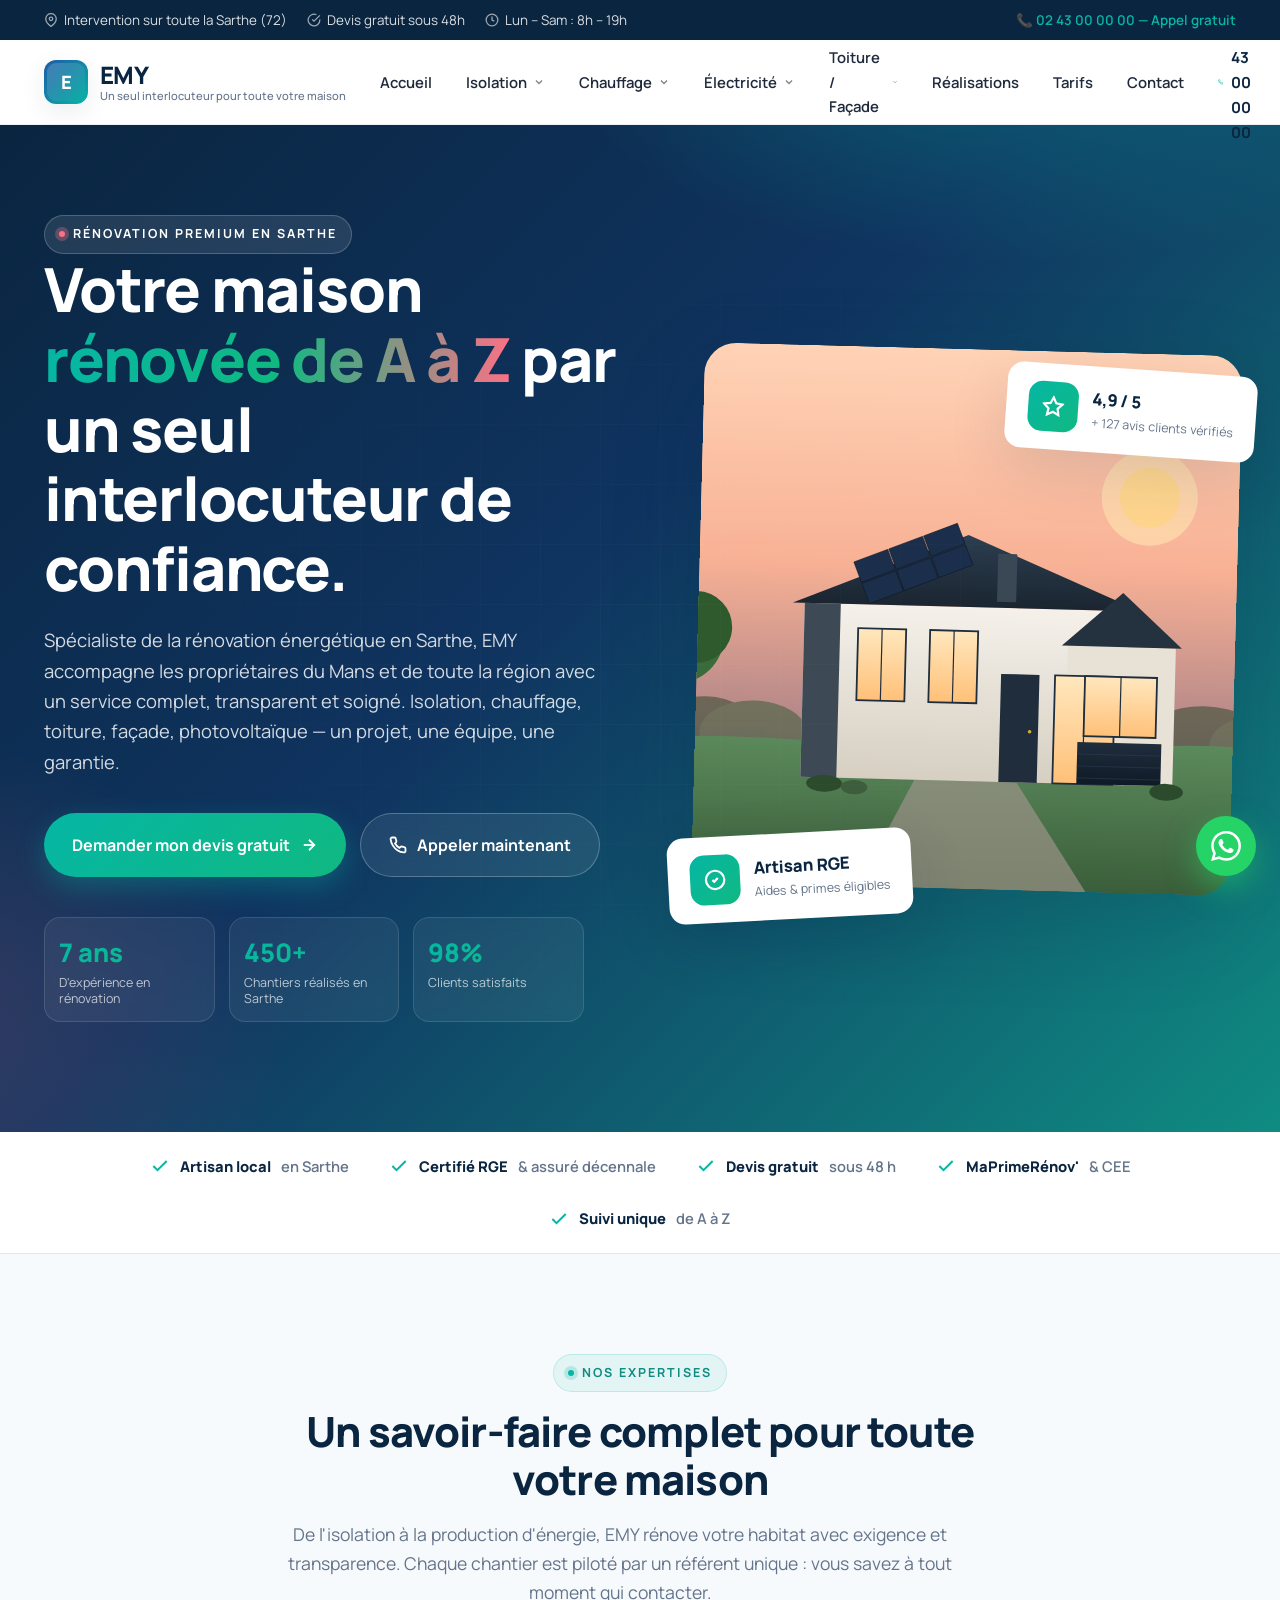
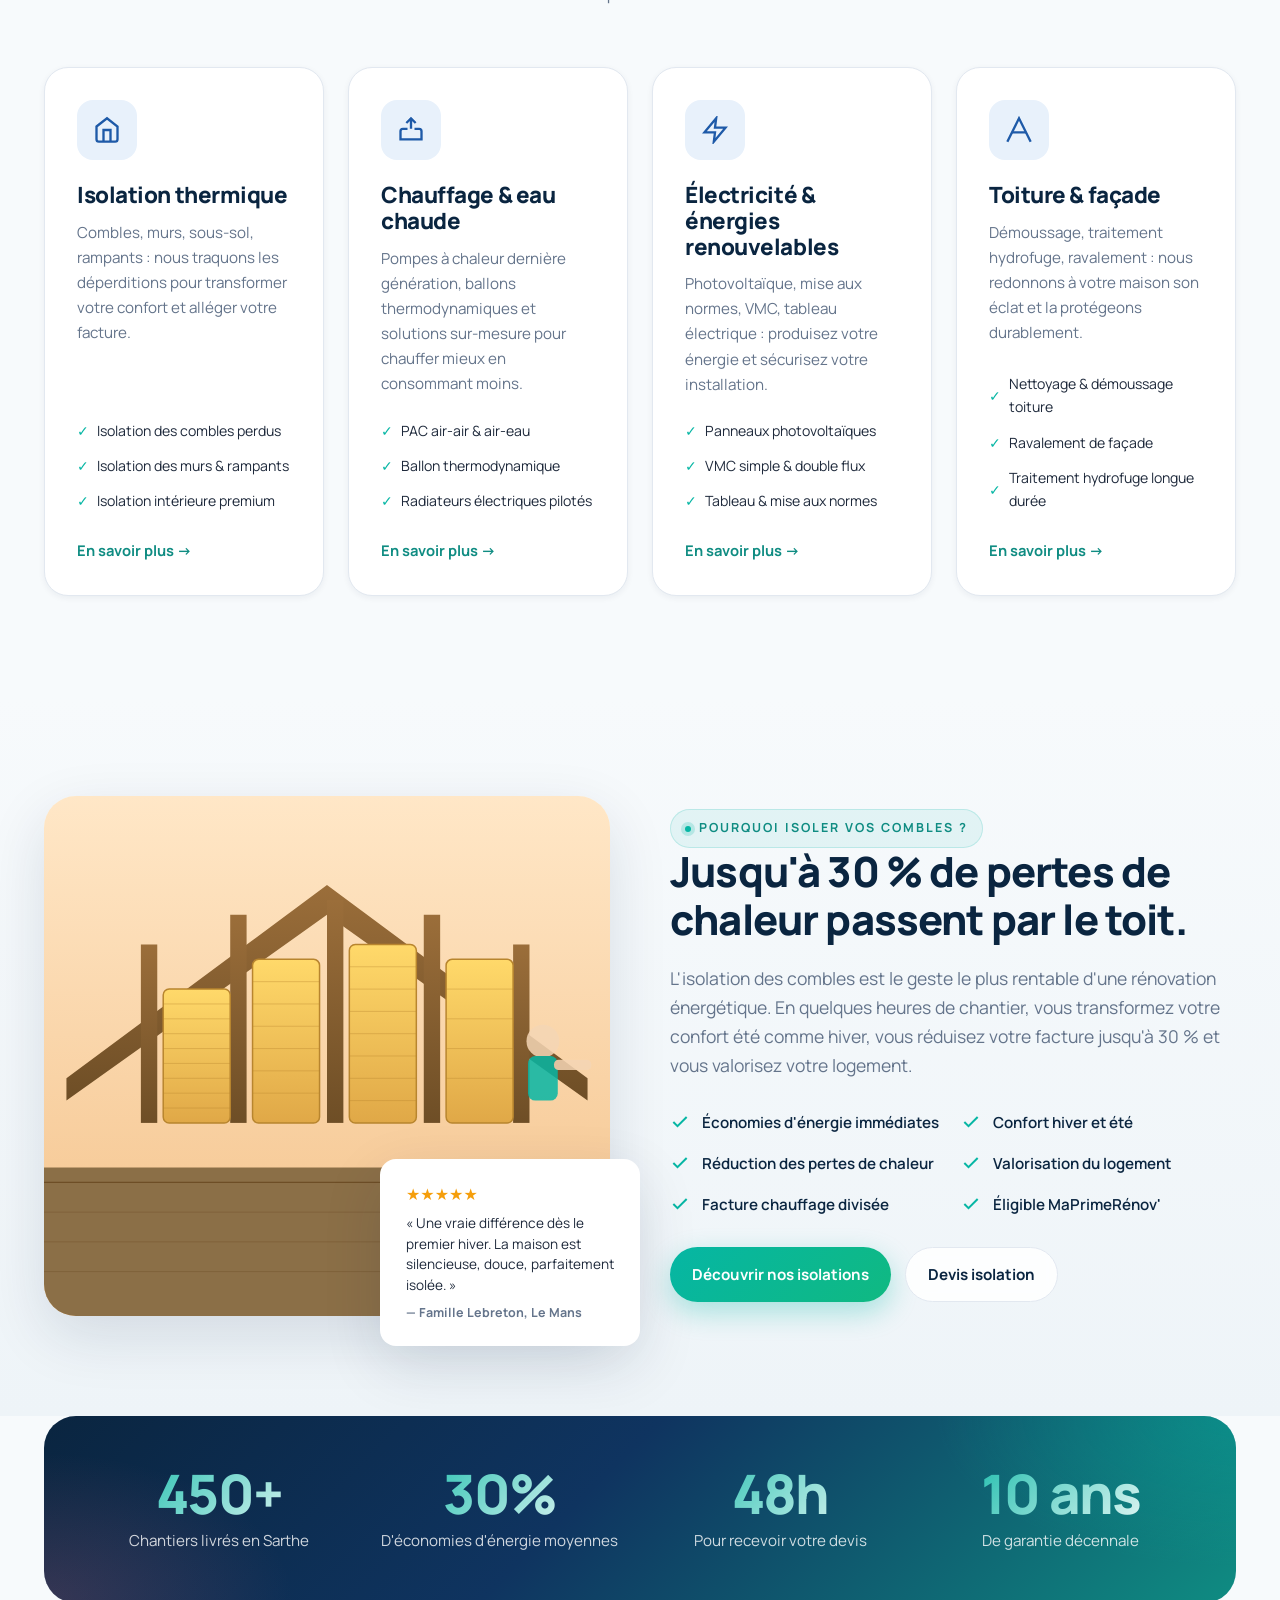
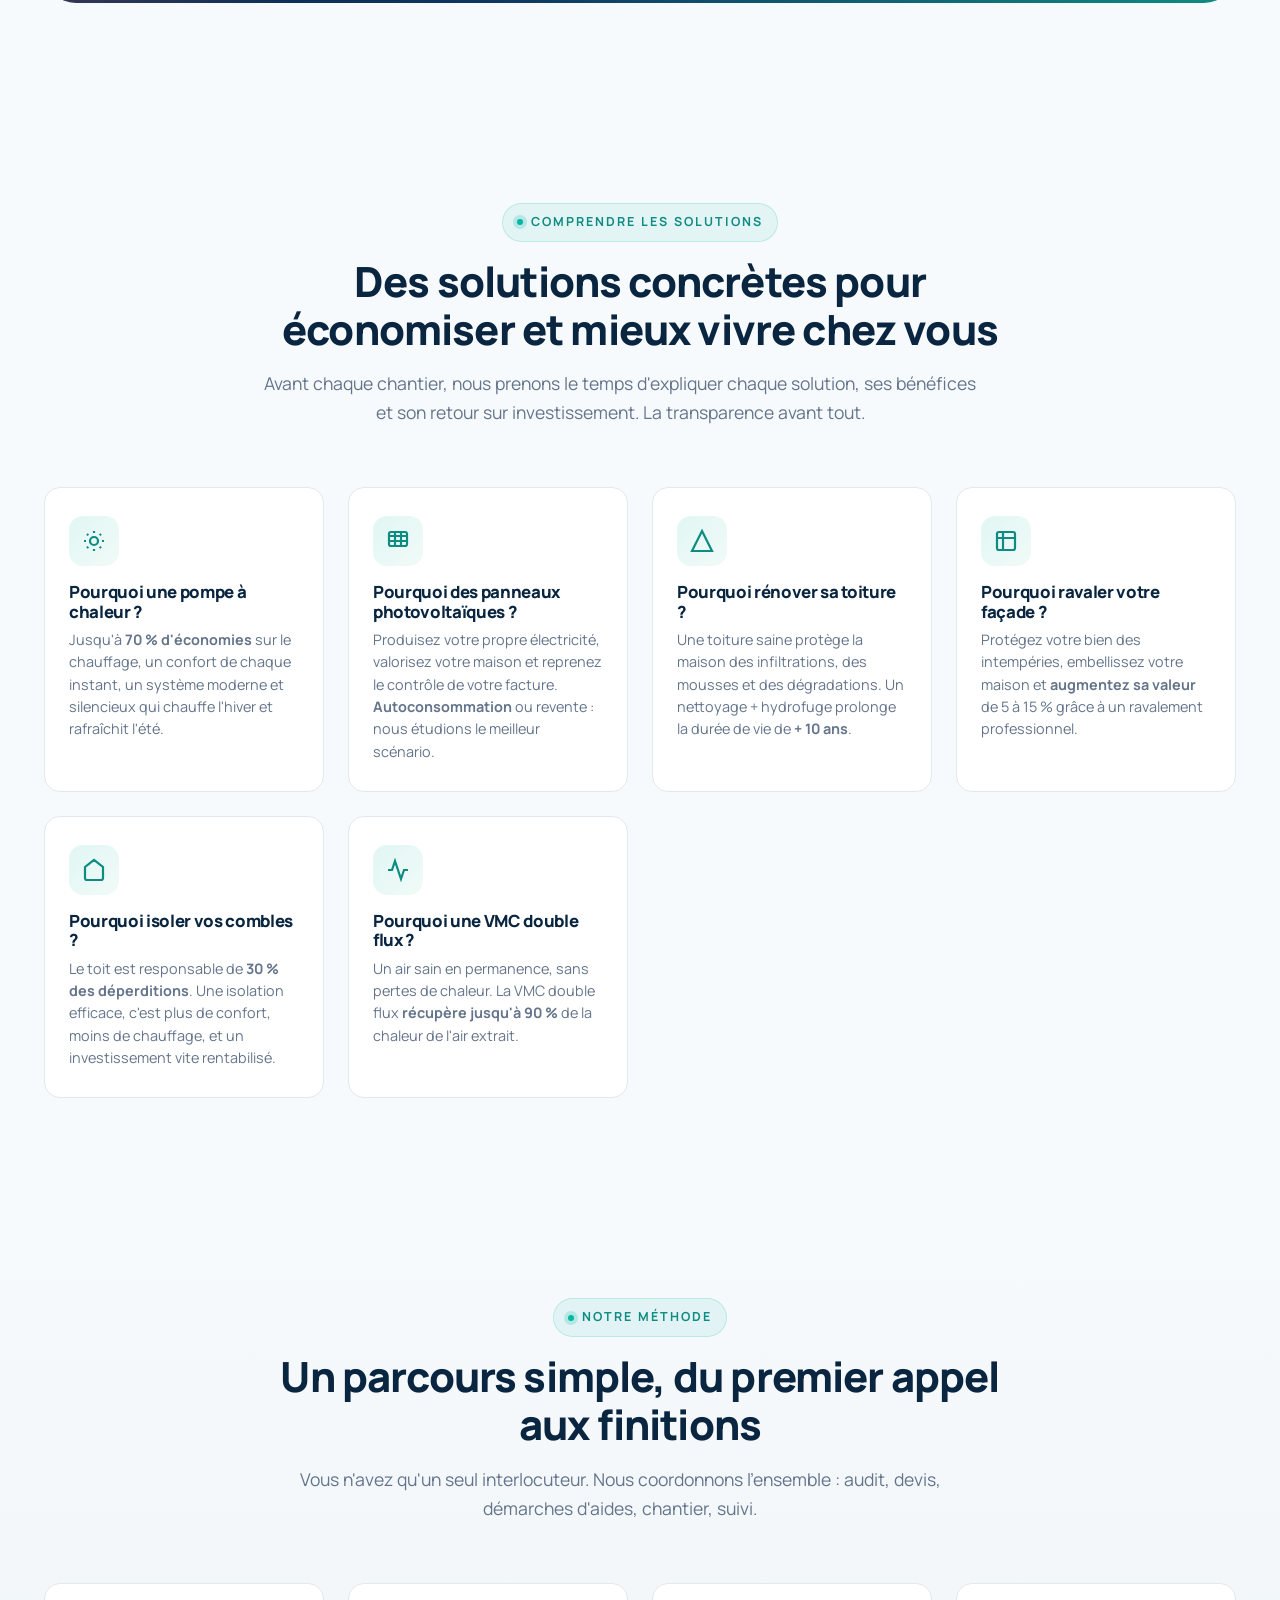
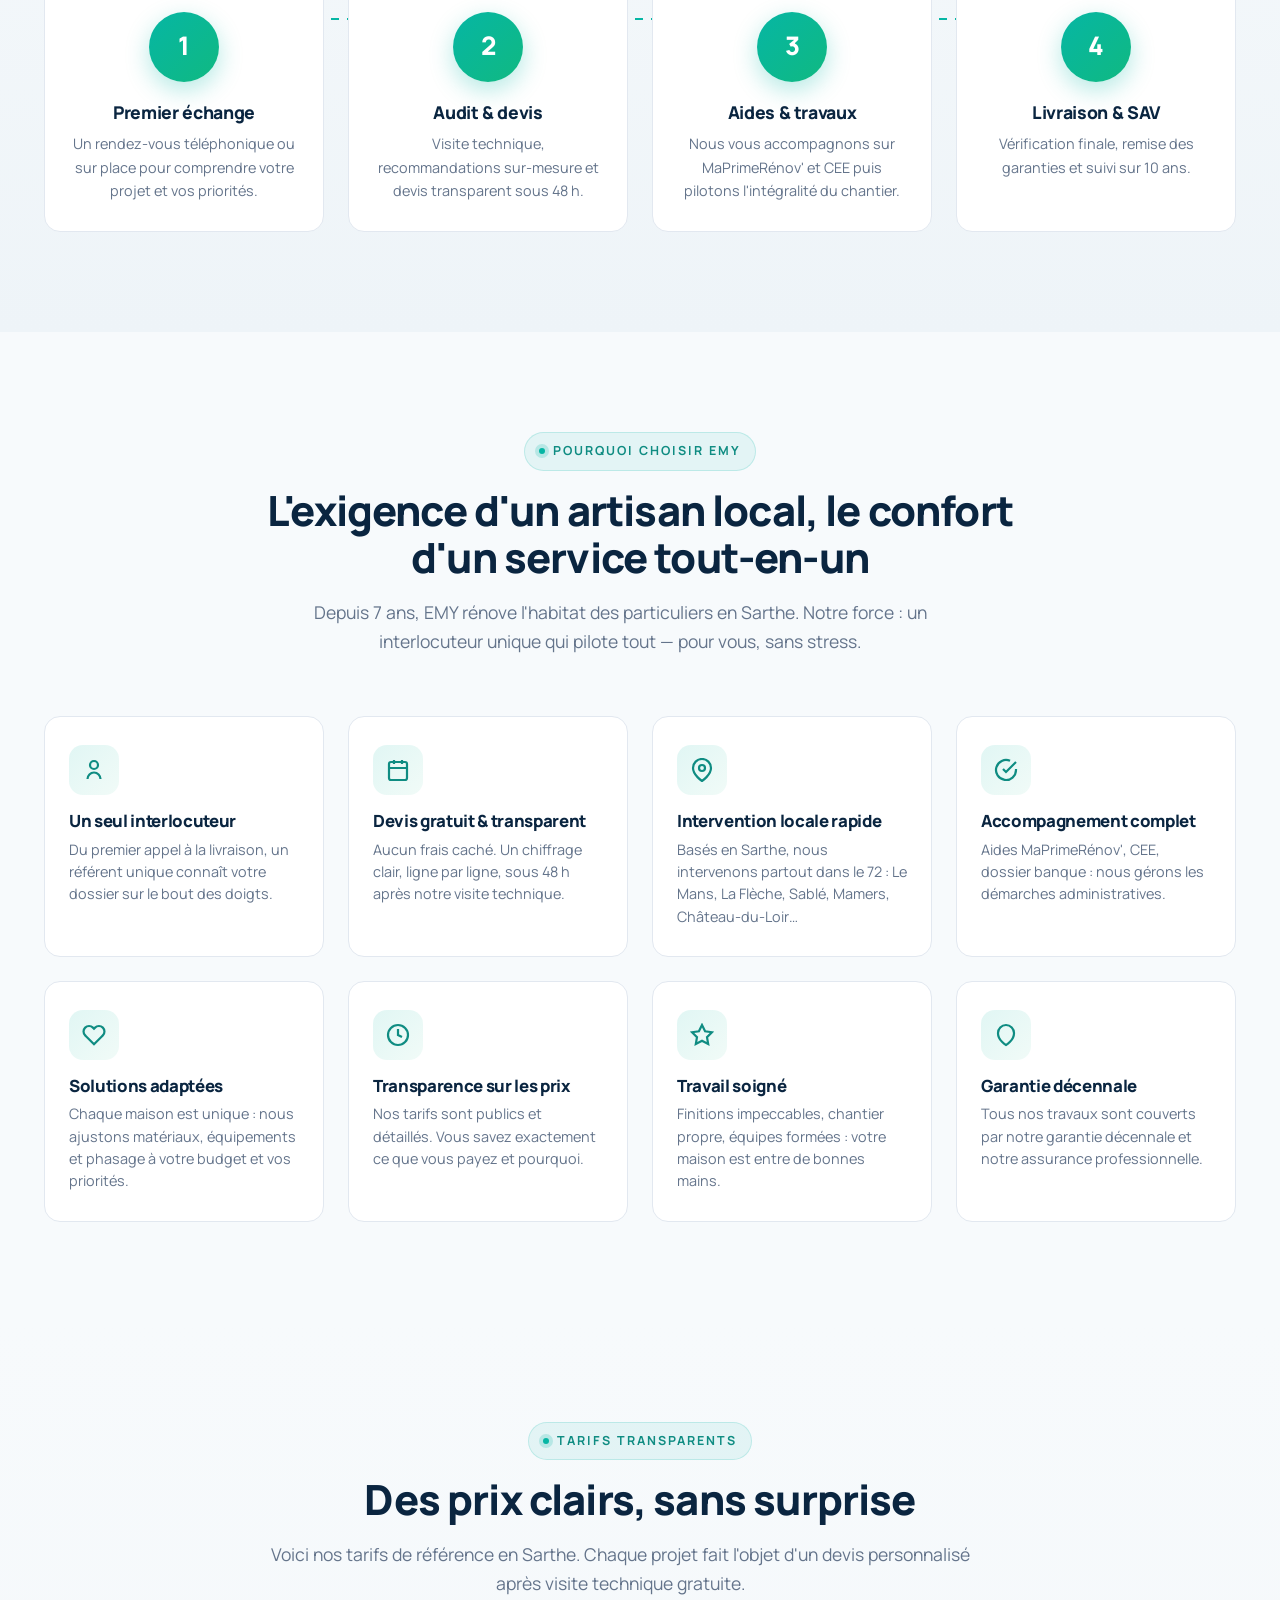
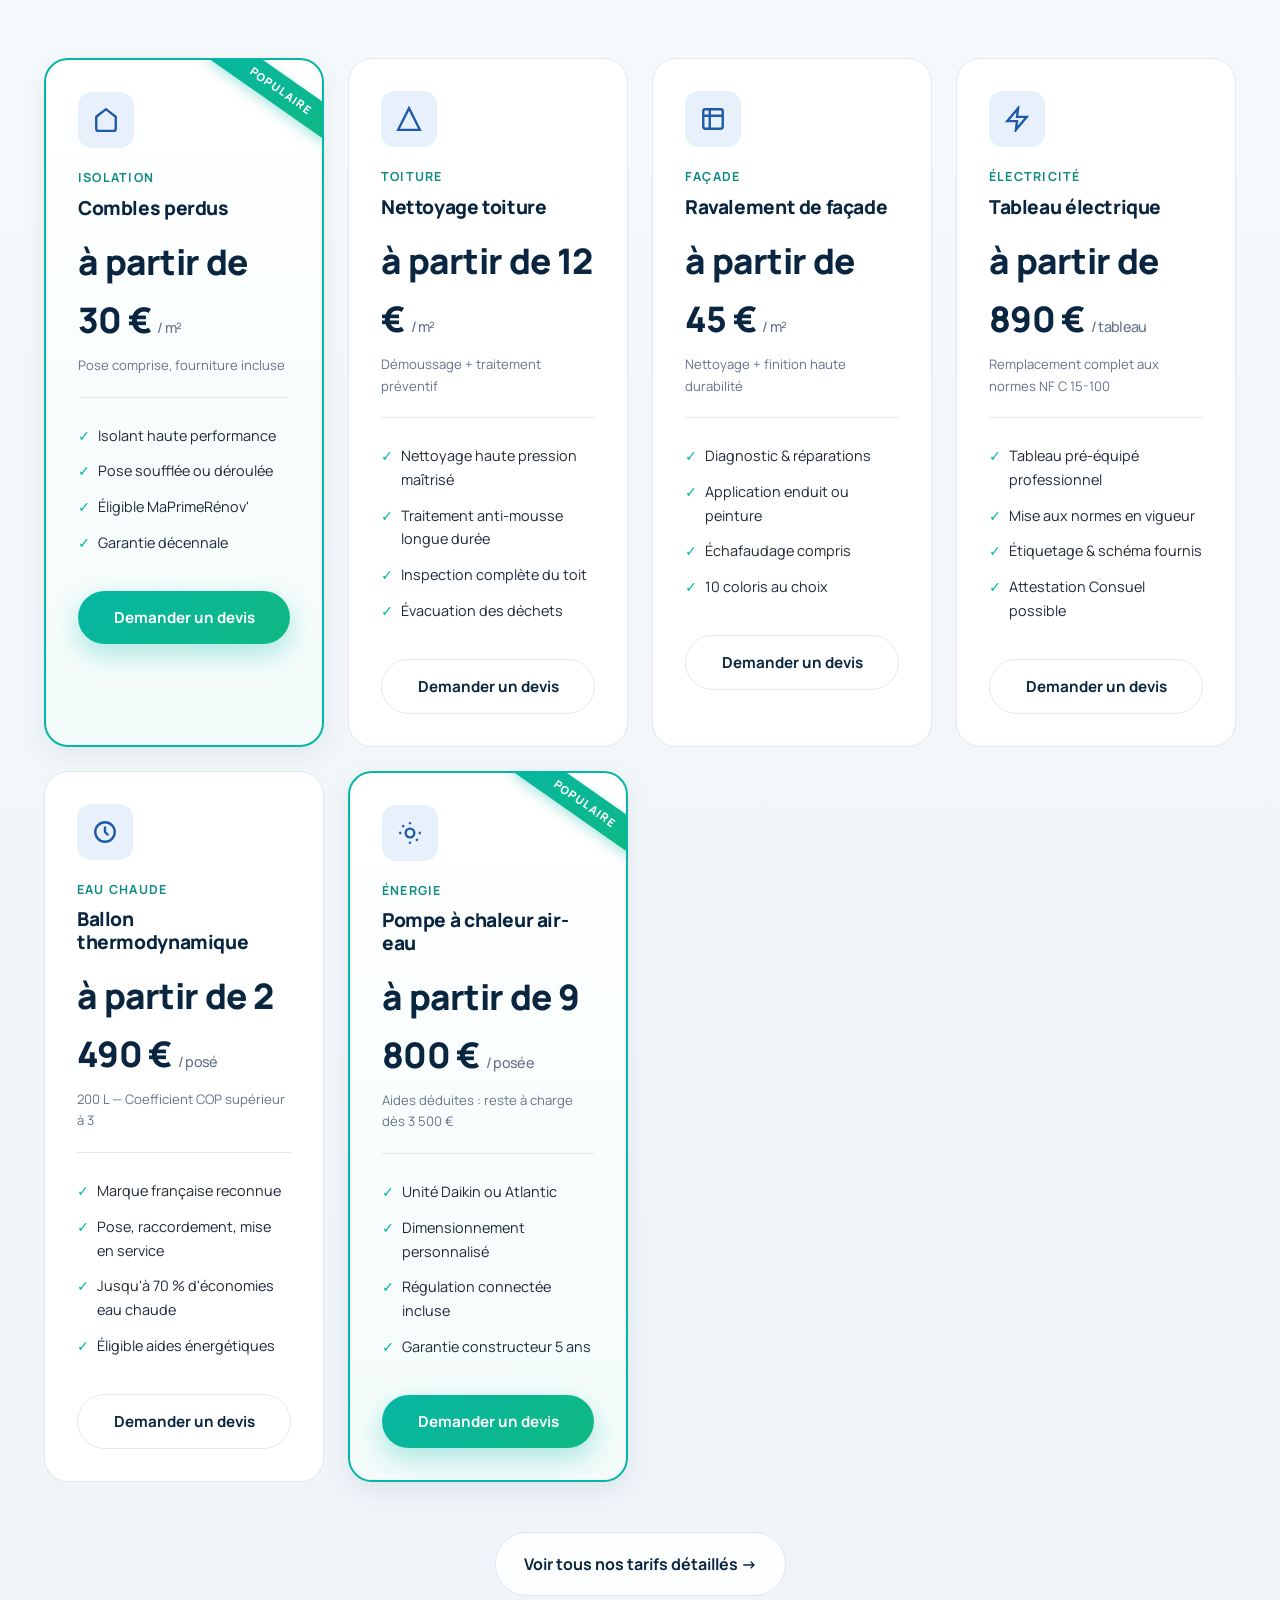
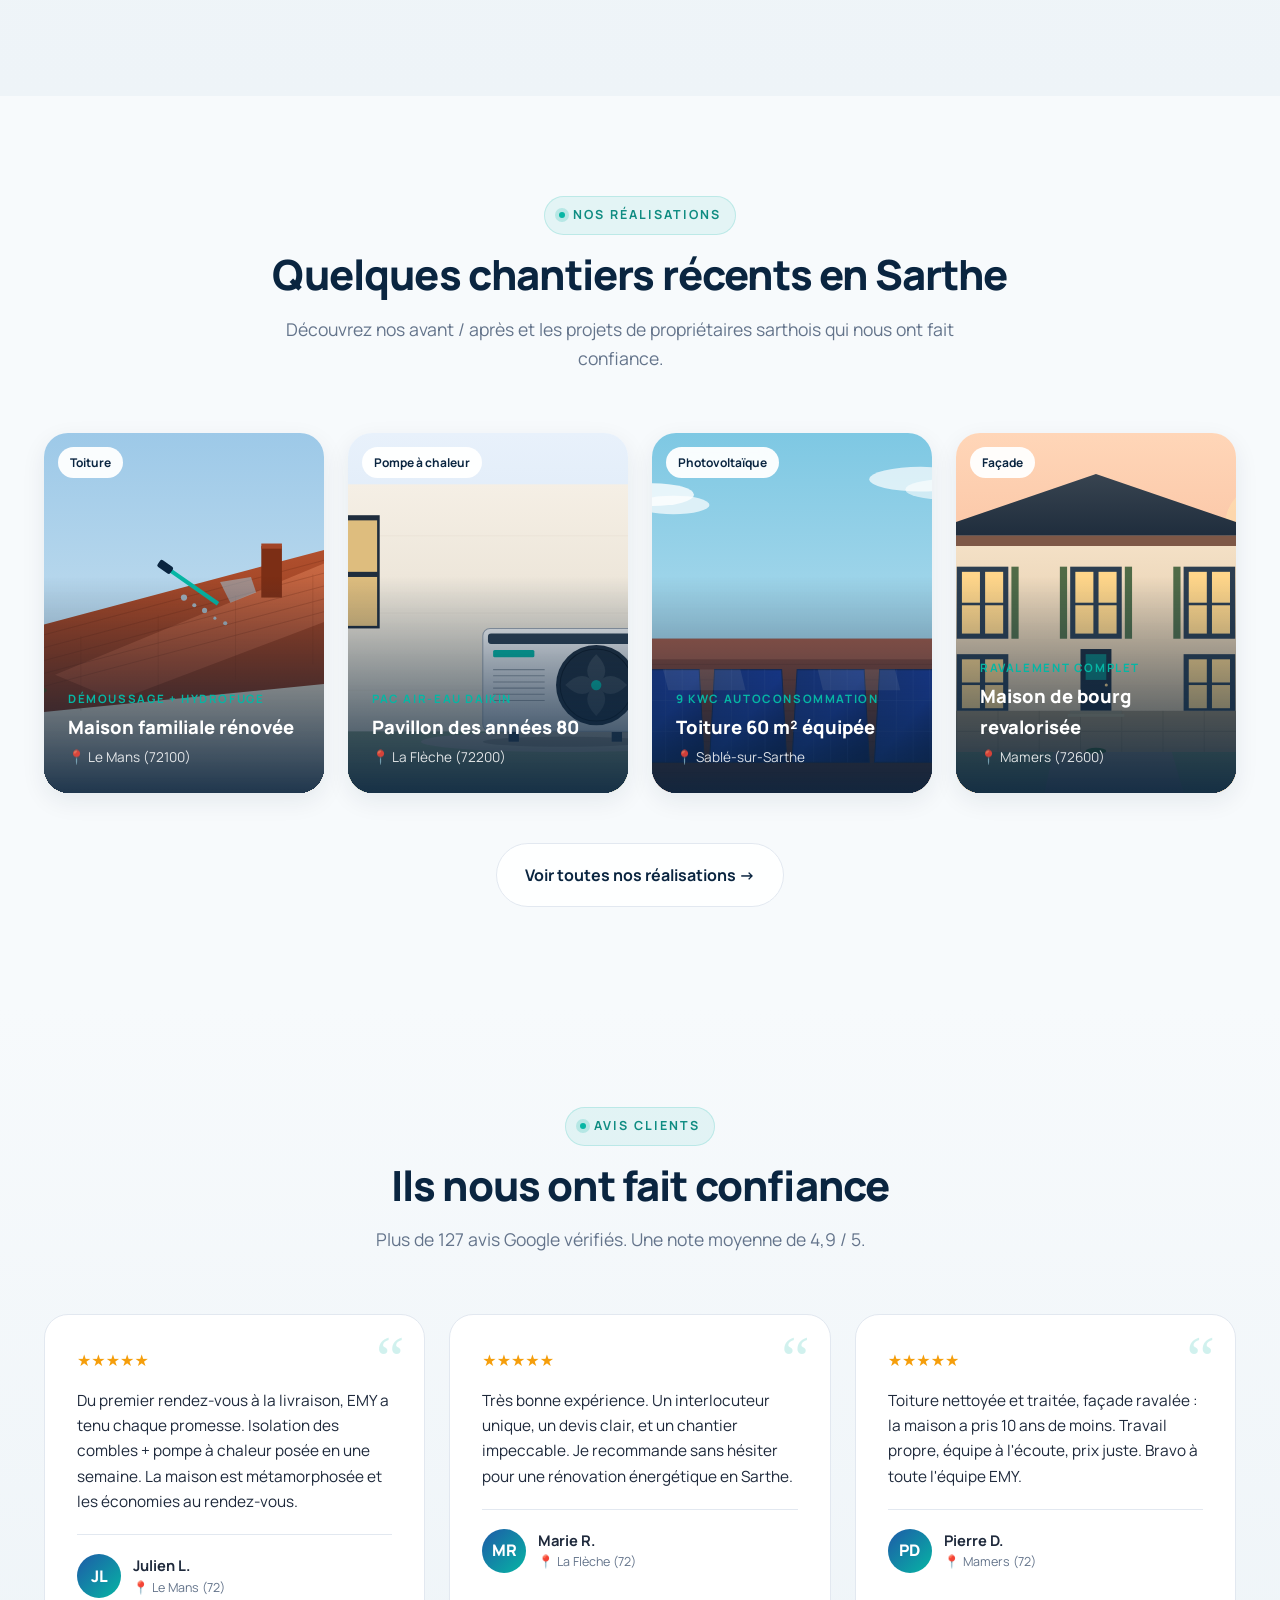
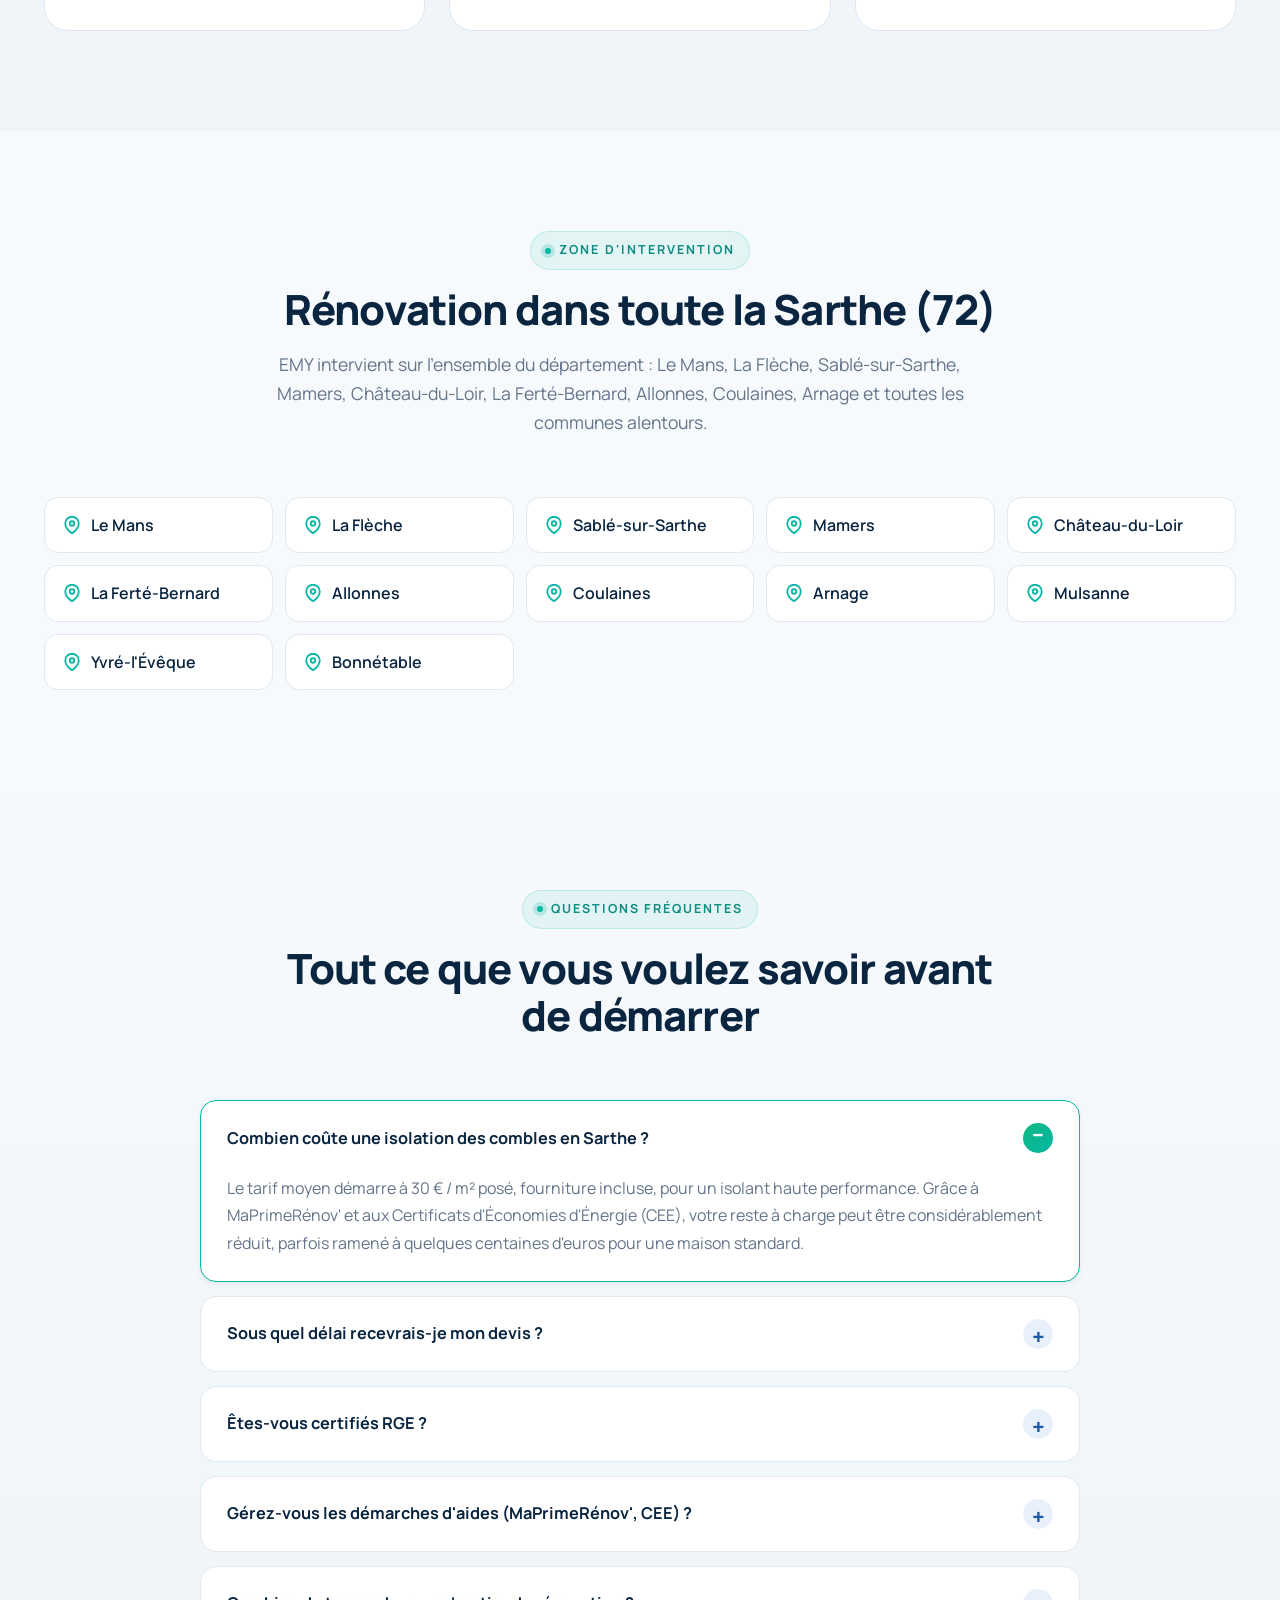
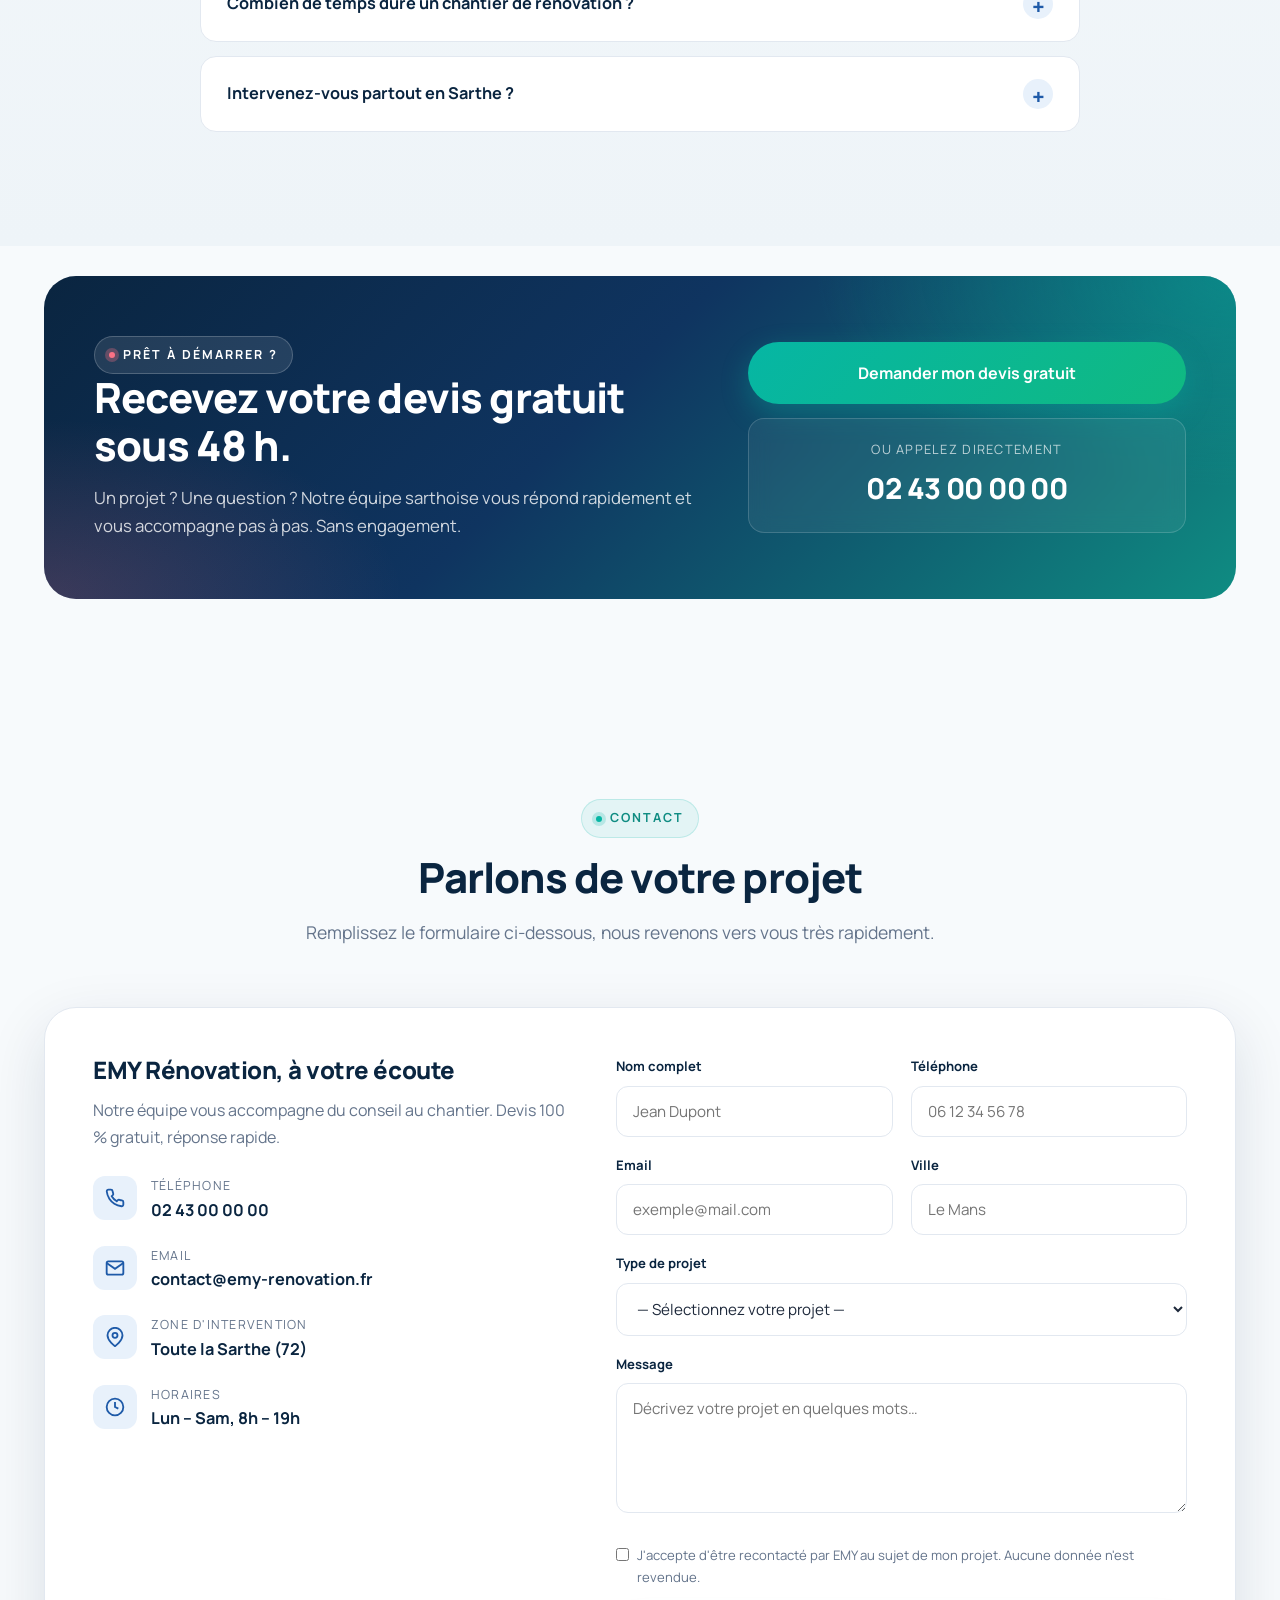
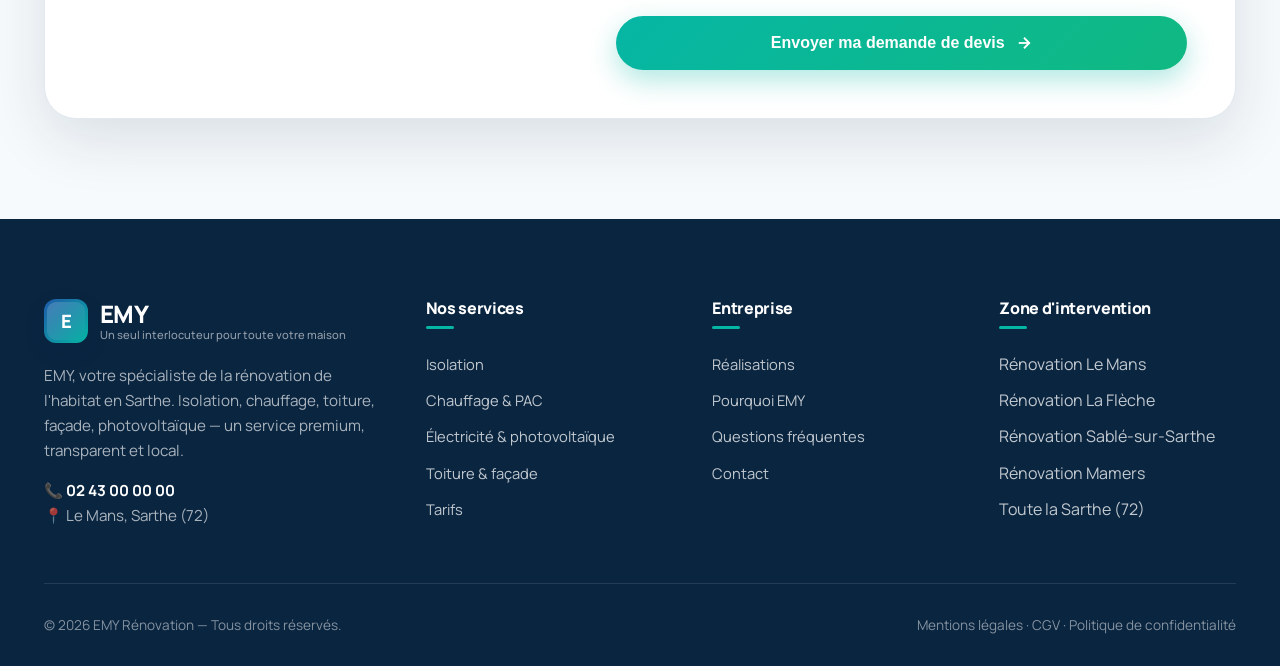
==== commit 8f106c44: "feat: illustrations SVG locales premium (autonomie totale) Remplacement des images Unsplash externes" ====
--- a/index.html
+++ b/index.html
@@ -183,7 +183,7 @@
 
     <div class="hero__visual">
       <div class="hero__img">
-        <img src="https://images.unsplash.com/photo-1568605114967-8130f3a36994?auto=format&fit=crop&w=1100&q=80" alt="Maison moderne rénovée en Sarthe" />
+        <img src="assets/img/hero-house.svg" alt="Maison moderne rénovée en Sarthe" />
       </div>
       <div class="hero__badge hero__badge--top">
         <div class="hero__badge-icon">
@@ -293,7 +293,7 @@
     <div class="about reveal">
       <div class="about__visual">
         <div class="about__img">
-          <img src="https://images.unsplash.com/photo-1632935190434-3a18ec7d0afc?auto=format&fit=crop&w=900&q=80" alt="Artisan isolant des combles" />
+          <img src="assets/img/isolation.svg" alt="Artisan isolant des combles" />
         </div>
         <div class="about__floating">
           <div class="about__floating-stars">★★★★★</div>
@@ -645,7 +645,7 @@
 
     <div class="realisations reveal">
       <a href="pages/realisations.html" class="real-card">
-        <img src="https://images.unsplash.com/photo-1583608205776-bfd35f0d9f83?auto=format&fit=crop&w=800&q=80" alt="Rénovation toiture Sarthe" />
+        <img src="assets/img/toiture.svg" alt="Rénovation toiture Sarthe" />
         <span class="real-card__badge">Toiture</span>
         <div class="real-card__overlay"><div class="real-card__info">
           <div class="real-card__cat">Démoussage + hydrofuge</div>
@@ -655,7 +655,7 @@
       </a>
 
       <a href="pages/realisations.html" class="real-card">
-        <img src="https://images.unsplash.com/photo-1497366216548-37526070297c?auto=format&fit=crop&w=800&q=80" alt="Pompe à chaleur installation" />
+        <img src="assets/img/pac.svg" alt="Pompe à chaleur installation" />
         <span class="real-card__badge">Pompe à chaleur</span>
         <div class="real-card__overlay"><div class="real-card__info">
           <div class="real-card__cat">PAC air-eau Daikin</div>
@@ -665,7 +665,7 @@
       </a>
 
       <a href="pages/realisations.html" class="real-card">
-        <img src="https://images.unsplash.com/photo-1509391366360-2e959784a276?auto=format&fit=crop&w=800&q=80" alt="Panneaux photovoltaiques" />
+        <img src="assets/img/photovoltaique.svg" alt="Panneaux photovoltaiques" />
         <span class="real-card__badge">Photovoltaïque</span>
         <div class="real-card__overlay"><div class="real-card__info">
           <div class="real-card__cat">9 kWc autoconsommation</div>
@@ -675,7 +675,7 @@
       </a>
 
       <a href="pages/realisations.html" class="real-card">
-        <img src="https://images.unsplash.com/photo-1503594384566-461fe158e797?auto=format&fit=crop&w=800&q=80" alt="Ravalement de facade" />
+        <img src="assets/img/facade.svg" alt="Ravalement de facade" />
         <span class="real-card__badge">Façade</span>
         <div class="real-card__overlay"><div class="real-card__info">
           <div class="real-card__cat">Ravalement complet</div>
